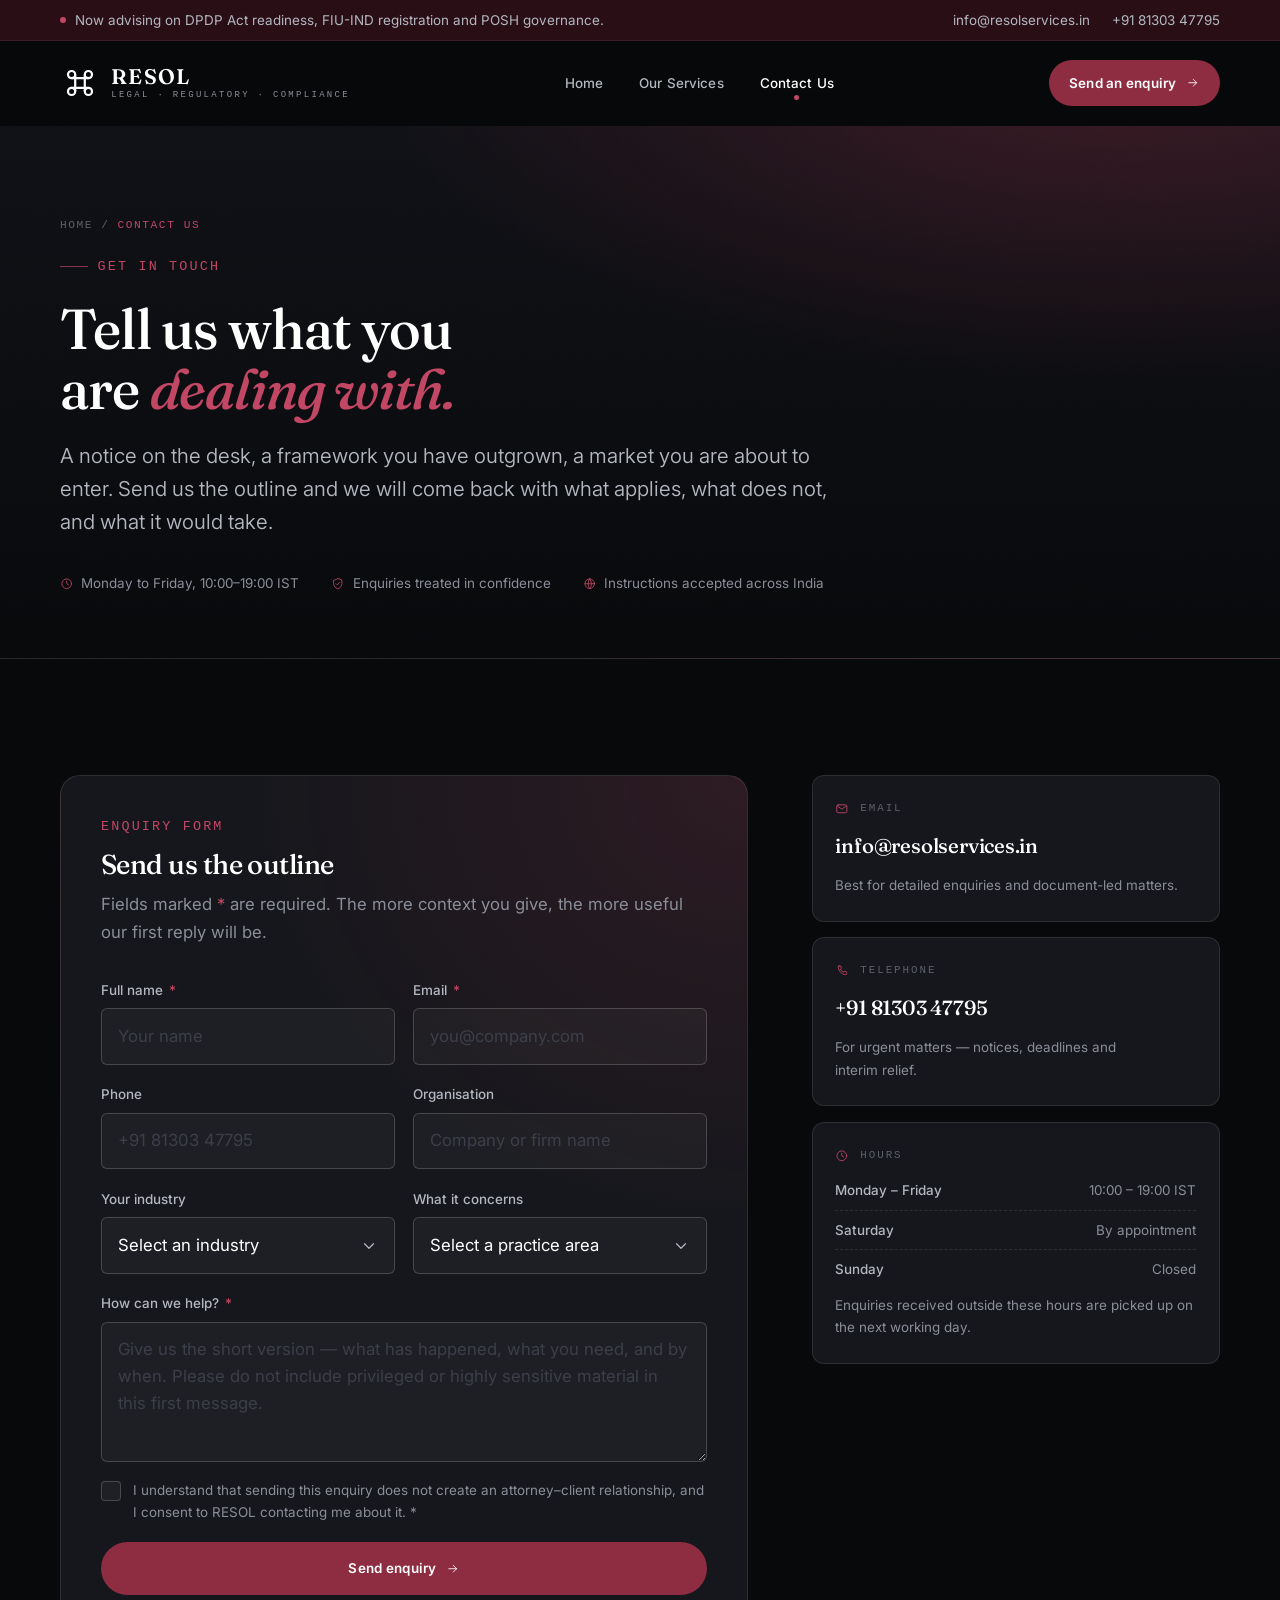
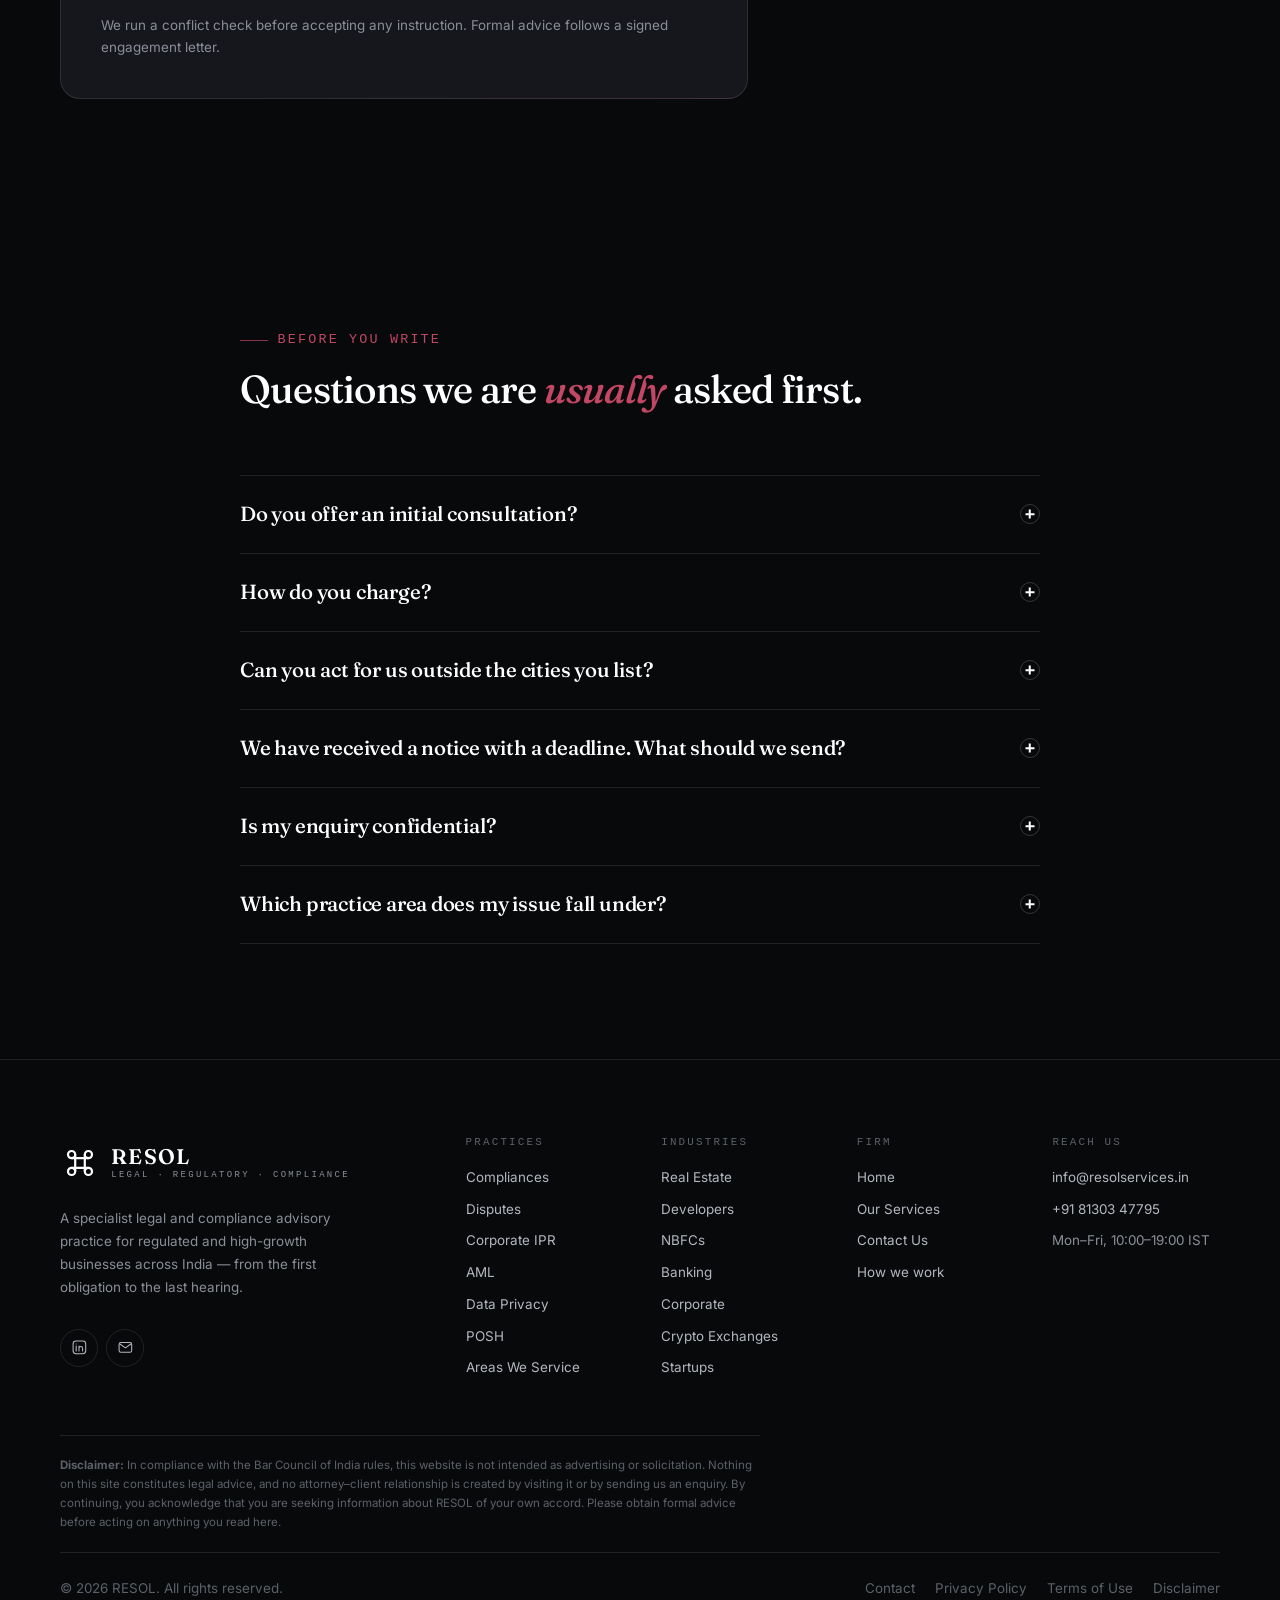
==== contact.html @ 0b18fa50 "Publish RESOL website Deployable build of the RESOL marketing site, served by GitHub Pages at resols" ====
<!doctype html>
<html lang="en-IN">
<head>
<meta charset="utf-8">
<script>document.documentElement.classList.add("js");</script>
<meta name="viewport" content="width=device-width, initial-scale=1">
<title>Contact Us — RESOL | Legal, Regulatory &amp; Compliance Advisory</title>
<meta name="description" content="Speak to RESOL about compliances, disputes, corporate IPR, AML, data privacy or POSH. Send an enquiry, or reach us directly by email or phone.">
<link rel="canonical" href="https://resolservices.in/contact.html">
<meta name="theme-color" content="#08090B">
<meta name="robots" content="index, follow">

<meta property="og:type" content="website">
<meta property="og:site_name" content="RESOL">
<meta property="og:title" content="Contact RESOL">
<meta property="og:description" content="Tell us what you are dealing with. We will tell you what applies, what does not, and what it would take.">
<meta property="og:url" content="https://resolservices.in/contact.html">
<meta property="og:image" content="https://resolservices.in/assets/img/og-cover.png">
<meta name="twitter:card" content="summary_large_image">

<link rel="icon" href="assets/img/favicon.svg" type="image/svg+xml">
<link rel="apple-touch-icon" href="assets/img/apple-touch-icon.png">

<link rel="preconnect" href="https://fonts.googleapis.com">
<link rel="preconnect" href="https://fonts.gstatic.com" crossorigin>
<link rel="stylesheet" href="https://fonts.googleapis.com/css2?family=Fraunces:ital,opsz,wght@0,9..144,300..700;1,9..144,300..700&family=Inter:wght@300..700&display=swap">
<link rel="stylesheet" href="assets/css/style.css">

<script type="application/ld+json">
{
  "@context": "https://schema.org",
  "@type": "ContactPage",
  "name": "Contact RESOL",
  "url": "https://resolservices.in/contact.html",
  "mainEntity": {
    "@type": "LegalService",
    "name": "RESOL",
    "url": "https://resolservices.in/",
    "email": "info@resolservices.in",
    "telephone": "+91-81303-47795",
    "sameAs": ["https://www.linkedin.com/company/resol-services/"],
    "areaServed": { "@type": "Country", "name": "India" }
  }
}
</script>
</head>
<body>
<svg class="sr-only" aria-hidden="true" focusable="false" xmlns="http://www.w3.org/2000/svg"><defs>
<symbol id="i-arrow" viewBox="0 0 24 24"><path d="M5 12h14M13 6l6 6-6 6"/></symbol>
<symbol id="i-arrow-up" viewBox="0 0 24 24"><path d="M12 19V5M6 11l6-6 6 6"/></symbol>
<symbol id="i-check" viewBox="0 0 24 24"><path d="m4 12.5 5 5 11-11"/></symbol>
<symbol id="i-shield" viewBox="0 0 24 24"><path d="M12 3 4.5 6.2v5.4c0 4.4 3.1 8.5 7.5 9.4 4.4-.9 7.5-5 7.5-9.4V6.2Z"/><path d="m8.9 11.9 2.2 2.2 4-4.3"/></symbol>
<symbol id="i-scale" viewBox="0 0 24 24"><path d="M12 3.5v17M7 20.5h10M12 6.5 4 9.2M12 6.5l8 2.7"/><path d="M4 9.2 1.6 15h4.8ZM20 9.2 17.6 15h4.8Z"/></symbol>
<symbol id="i-pin" viewBox="0 0 24 24"><path d="M12 21.5s7-6 7-11.5a7 7 0 1 0-14 0c0 5.5 7 11.5 7 11.5Z"/><circle cx="12" cy="10" r="2.6"/></symbol>
<symbol id="i-bulb" viewBox="0 0 24 24"><path d="M12 3a6 6 0 0 0-3.5 10.9c.6.5 1 1.3 1 2.1h5c0-.8.4-1.6 1-2.1A6 6 0 0 0 12 3Z"/><path d="M9.5 18.5h5M10.5 21h3"/></symbol>
<symbol id="i-aml" viewBox="0 0 24 24"><circle cx="10.5" cy="10.5" r="6.5"/><path d="m15.5 15.5 5 5"/><path d="M8.5 7.8h4M8.5 10.4h4M12.5 7.8a2.2 2.2 0 0 1-2.2 2.6H8.5l3.4 3.2"/></symbol>
<symbol id="i-lock" viewBox="0 0 24 24"><rect x="4" y="10" width="16" height="10.5" rx="2.6"/><path d="M8 10V7a4 4 0 0 1 8 0v3M12 14.2v2.6"/></symbol>
<symbol id="i-users" viewBox="0 0 24 24"><circle cx="9" cy="8" r="3.3"/><path d="M3 19.8a6 6 0 0 1 12 0"/><path d="M16 5.8a3.3 3.3 0 0 1 0 6.4M17.4 14.4a6 6 0 0 1 3.6 5.4"/></symbol>
<symbol id="i-building" viewBox="0 0 24 24"><path d="M3 21h18M5 21V6.5L12 3l7 3.5V21"/><path d="M9.3 9.5h1.2M13.5 9.5h1.2M9.3 13.2h1.2M13.5 13.2h1.2M10.3 21v-3.6h3.4V21"/></symbol>
<symbol id="i-hardhat" viewBox="0 0 24 24"><path d="M3.2 18h17.6"/><path d="M5 18v-2.2a7 7 0 0 1 14 0V18"/><path d="M9.5 9.3V5.9a1.6 1.6 0 0 1 1.6-1.6h1.8a1.6 1.6 0 0 1 1.6 1.6v3.4"/></symbol>
<symbol id="i-coins" viewBox="0 0 24 24"><ellipse cx="12" cy="6.4" rx="7" ry="2.9"/><path d="M5 6.4v5c0 1.6 3.1 2.9 7 2.9s7-1.3 7-2.9v-5"/><path d="M5 11.4v5c0 1.6 3.1 2.9 7 2.9s7-1.3 7-2.9v-5"/></symbol>
<symbol id="i-bank" viewBox="0 0 24 24"><path d="M3 20.5h18M2.5 10 12 4l9.5 6"/><path d="M5 20.5V10.5M9.7 20.5V10.5M14.3 20.5V10.5M19 20.5V10.5"/></symbol>
<symbol id="i-briefcase" viewBox="0 0 24 24"><rect x="3" y="7.5" width="18" height="12.5" rx="2.6"/><path d="M8.5 7.5V6a2 2 0 0 1 2-2h3a2 2 0 0 1 2 2v1.5M3 13h18"/></symbol>
<symbol id="i-cube" viewBox="0 0 24 24"><path d="m12 3 8 4.5v9L12 21l-8-4.5v-9Z"/><path d="M12 12 4 7.5M12 12l8-4.5M12 12v9"/></symbol>
<symbol id="i-rocket" viewBox="0 0 24 24"><path d="M12 3c3 2.1 5 5.7 5 9.5L14.5 15h-5L7 12.5C7 8.7 9 5.1 12 3Z"/><circle cx="12" cy="10" r="1.7"/><path d="M9.6 15.4 8 19.5l3.1-1.3M14.4 15.4 16 19.5l-3.1-1.3"/></symbol>
<symbol id="i-mail" viewBox="0 0 24 24"><rect x="3" y="5" width="18" height="14" rx="2.6"/><path d="m4.2 7.2 7.8 5.4 7.8-5.4"/></symbol>
<symbol id="i-phone" viewBox="0 0 24 24"><path d="M7 3.5h3l1.5 4-2 1.4a12.2 12.2 0 0 0 5.6 5.6l1.4-2 4 1.5v3a2 2 0 0 1-2.2 2A16.6 16.6 0 0 1 5.5 5.7 2 2 0 0 1 7 3.5Z"/></symbol>
<symbol id="i-clock" viewBox="0 0 24 24"><circle cx="12" cy="12" r="8.6"/><path d="M12 7.2V12l3.2 2"/></symbol>
<symbol id="i-globe" viewBox="0 0 24 24"><circle cx="12" cy="12" r="8.6"/><path d="M3.4 12h17.2"/><path d="M12 3.4a13.5 13.5 0 0 1 0 17.2 13.5 13.5 0 0 1 0-17.2Z"/></symbol>
<symbol id="i-doc" viewBox="0 0 24 24"><path d="M13.6 3H7a2 2 0 0 0-2 2v14a2 2 0 0 0 2 2h10a2 2 0 0 0 2-2V8.4Z"/><path d="M13.6 3v5.4H19M8.6 13h6.8M8.6 16.4h4.8"/></symbol>
<symbol id="i-compass" viewBox="0 0 24 24"><circle cx="12" cy="12" r="8.6"/><path d="m15.2 8.8-1.9 4.5-4.5 1.9 1.9-4.5Z"/></symbol>
<symbol id="i-layers" viewBox="0 0 24 24"><path d="m12 3 8.5 4.6L12 12.2 3.5 7.6Z"/><path d="m3.5 12 8.5 4.6L20.5 12M3.5 16.4 12 21l8.5-4.6"/></symbol>
<symbol id="i-linkedin" viewBox="0 0 24 24"><rect x="3" y="3" width="18" height="18" rx="4.2"/><path d="M7.4 10.2v7M7.4 7.2v.02M11.4 17.2v-7M11.4 13.4a2.6 2.6 0 0 1 5.2 0v3.8"/></symbol>
<symbol id="i-x" viewBox="0 0 24 24"><path class="icon--fill" d="M17.53 3h3.2l-6.99 7.99L22 21h-6.44l-5.05-6.6L4.74 21H1.53l7.48-8.55L1.5 3h6.6l4.57 6.03ZM16.4 19.08h1.77L7.68 4.81H5.78Z"/></symbol>
<symbol id="i-instagram" viewBox="0 0 24 24"><rect x="3" y="3" width="18" height="18" rx="5.2"/><circle cx="12" cy="12" r="4"/><circle class="icon--fill" cx="17.2" cy="6.8" r="1.1"/></symbol>
</defs></svg>
<a class="skip-link" href="#main">Skip to content</a>
<div class="progress" aria-hidden="true"></div>

<div class="topbar">
  <div class="container topbar__inner">
    <p class="topbar__note"><span class="topbar__dot" aria-hidden="true"></span> Now advising on DPDP Act readiness, FIU-IND registration and POSH governance.</p>
    <div class="topbar__links">
      <a class="topbar__email" href="mailto:info@resolservices.in">info@resolservices.in</a>
      <a href="tel:+918130347795">+91 81303 47795</a>
    </div>
  </div>
</div>

<header class="header">
  <div class="container header__inner">
    <a class="logo" href="index.html" aria-label="RESOL — home">
      <svg class="logo__mark" viewBox="0 0 100 100" aria-hidden="true">
        <g fill="none" stroke="currentColor" stroke-width="5.5" stroke-linecap="butt">
          <circle cx="29" cy="29" r="9"/><circle cx="71" cy="29" r="9"/>
          <circle cx="29" cy="71" r="9"/><circle cx="71" cy="71" r="9"/>
          <path d="M38 29v42M62 29v42M29 38h42M29 62h42"/>
        </g>
      </svg>
      <span class="logo__type">
        <span class="logo__word">RESOL</span>
        <span class="logo__sub">Legal · Regulatory · Compliance</span>
      </span>
    </a>

    <nav class="nav" aria-label="Primary">
      <ul class="nav__list">
        <li><a class="nav__link" href="index.html">Home</a></li>
        <li><a class="nav__link" href="services.html">Our Services</a></li>
        <li><a class="nav__link" href="contact.html" aria-current="page">Contact Us</a></li>
      </ul>
    </nav>

    <div class="header__actions">
      <a class="btn btn--sm header__cta" href="#enquiry-form">Send an enquiry
        <svg class="icon icon--sm btn-arrow" aria-hidden="true"><use href="#i-arrow"></use></svg>
      </a>
      <button class="menu-toggle" type="button" aria-expanded="false" aria-controls="drawer" aria-label="Open menu">
        <span></span><span></span><span></span>
      </button>
    </div>
  </div>
</header>

<div class="drawer" id="drawer">
  <nav aria-label="Mobile">
    <ul class="drawer__list">
      <li><a class="drawer__link" href="index.html"><span>01</span> Home</a></li>
      <li><a class="drawer__link" href="services.html"><span>02</span> Our Services</a></li>
      <li><a class="drawer__link" href="contact.html"><span>03</span> Contact Us</a></li>
    </ul>
  </nav>
  <div class="drawer__foot">
    <div class="drawer__contact">
      <span>Write to us</span>
      <a href="mailto:info@resolservices.in">info@resolservices.in</a>
    </div>
    <a class="btn" href="#enquiry-form">Send an enquiry
      <svg class="icon icon--sm btn-arrow" aria-hidden="true"><use href="#i-arrow"></use></svg>
    </a>
  </div>
</div>

<main id="main">

<!-- ========================== PAGE HERO ============================ -->
<section class="page-hero grain">
  <div class="container page-hero__inner">
    <nav class="breadcrumb" aria-label="Breadcrumb">
      <a href="index.html">Home</a> <span aria-hidden="true">/</span> <span aria-current="page">Contact Us</span>
    </nav>
    <span class="kicker">Get in touch</span>
    <h1 class="page-hero__title">Tell us what you are <span class="em">dealing with.</span></h1>
    <p class="lede">A notice on the desk, a framework you have outgrown, a market you are about to enter. Send us the outline and we will come back with what applies, what does not, and what it would take.</p>
    <div class="page-hero__meta">
      <span><svg class="icon icon--sm" aria-hidden="true"><use href="#i-clock"></use></svg> Monday to Friday, 10:00–19:00 IST</span>
      <span><svg class="icon icon--sm" aria-hidden="true"><use href="#i-shield"></use></svg> Enquiries treated in confidence</span>
      <span><svg class="icon icon--sm" aria-hidden="true"><use href="#i-globe"></use></svg> Instructions accepted across India</span>
    </div>
  </div>
</section>

<!-- =========================== CONTACT ============================= -->
<section class="panel section">
  <div class="container">
    <div class="contact-layout">

      <!-- Enquiry form -->
      <div class="form-card reveal">
        <div class="form-card__head">
          <span class="kicker kicker--plain">Enquiry form</span>
          <h2 class="h3">Send us the outline</h2>
          <p class="muted">Fields marked <span class="accent-text">*</span> are required. The more context you give, the more useful our first reply will be.</p>
        </div>

        <form class="form" id="enquiry-form" novalidate>
          <!-- Honeypot: hidden from people, tempting to bots -->
          <div style="position:absolute;left:-9999px" aria-hidden="true">
            <label for="company_website">Do not fill this in</label>
            <input type="text" id="company_website" name="company_website" tabindex="-1" autocomplete="off">
          </div>
          <input type="hidden" name="_subject" value="New enquiry from resolservices.in">

          <div class="form__row form__row--2">
            <div class="field">
              <div class="field__head">
                <label class="field__label" for="name">Full name <span class="req">*</span></label>
                <span class="field__error">Required</span>
              </div>
              <input class="control" type="text" id="name" name="name" autocomplete="name" placeholder="Your name" required>
            </div>
            <div class="field">
              <div class="field__head">
                <label class="field__label" for="email">Email <span class="req">*</span></label>
                <span class="field__error">Enter a valid email</span>
              </div>
              <input class="control" type="email" id="email" name="email" autocomplete="email" placeholder="you@company.com" required>
            </div>
          </div>

          <div class="form__row form__row--2">
            <div class="field">
              <div class="field__head">
                <label class="field__label" for="phone">Phone</label>
                <span class="field__error">Enter a valid number</span>
              </div>
              <input class="control" type="tel" id="phone" name="phone" autocomplete="tel" placeholder="+91 81303 47795">
            </div>
            <div class="field">
              <div class="field__head">
                <label class="field__label" for="company">Organisation</label>
                <span class="field__error">Required</span>
              </div>
              <input class="control" type="text" id="company" name="company" autocomplete="organization" placeholder="Company or firm name">
            </div>
          </div>

          <div class="form__row form__row--2">
            <div class="field">
              <div class="field__head">
                <label class="field__label" for="industry">Your industry</label>
                <span class="field__error">Required</span>
              </div>
              <select class="control" id="industry" name="industry">
                <option value="">Select an industry</option>
                <option>Real Estate</option>
                <option>Developers</option>
                <option>NBFCs</option>
                <option>Banking</option>
                <option>Corporate</option>
                <option>Crypto Exchanges</option>
                <option>Startups</option>
                <option>Other</option>
              </select>
            </div>
            <div class="field">
              <div class="field__head">
                <label class="field__label" for="service">What it concerns</label>
                <span class="field__error">Required</span>
              </div>
              <select class="control" id="service" name="service">
                <option value="">Select a practice area</option>
                <option>Compliances</option>
                <option>Disputes</option>
                <option>Corporate IPR</option>
                <option>AML</option>
                <option>Data Privacy</option>
                <option>POSH</option>
                <option>Areas We Service</option>
                <option>Not sure yet</option>
              </select>
            </div>
          </div>

          <div class="field">
            <div class="field__head">
              <label class="field__label" for="message">How can we help? <span class="req">*</span></label>
              <span class="field__error">Add more detail</span>
            </div>
            <textarea class="control" id="message" name="message" placeholder="Give us the short version — what has happened, what you need, and by when. Please do not include privileged or highly sensitive material in this first message." required></textarea>
          </div>

          <label class="consent field">
            <input type="checkbox" id="consent" name="consent" value="yes" required>
            <span>I understand that sending this enquiry does not create an attorney–client relationship, and I consent to RESOL contacting me about it. <span class="req">*</span>
              <span class="field__error">Please tick to continue</span>
            </span>
          </label>

          <div class="form__status" id="form-status"></div>

          <button class="btn btn--block" type="submit" id="form-submit">Send enquiry
            <svg class="icon icon--sm btn-arrow" aria-hidden="true"><use href="#i-arrow"></use></svg>
          </button>

          <p class="muted" style="font-size:var(--step--1)">We run a conflict check before accepting any instruction. Formal advice follows a signed engagement letter.</p>
        </form>
      </div>

      <!-- Direct contact details -->
      <aside class="contact-aside">
        <div class="contact-card reveal">
          <p class="contact-card__head"><svg class="icon" aria-hidden="true"><use href="#i-mail"></use></svg> Email</p>
          <p class="contact-card__value"><a href="mailto:info@resolservices.in">info@resolservices.in</a></p>
          <p class="contact-card__note">Best for detailed enquiries and document-led matters.</p>
        </div>

        <div class="contact-card reveal">
          <p class="contact-card__head"><svg class="icon" aria-hidden="true"><use href="#i-phone"></use></svg> Telephone</p>
          <p class="contact-card__value"><a href="tel:+918130347795">+91 81303 47795</a></p>
          <p class="contact-card__note">For urgent matters — notices, deadlines and interim relief.</p>
        </div>

          <!-- Office card removed until the address is confirmed; see git history to restore. -->

        <div class="contact-card reveal">
          <p class="contact-card__head"><svg class="icon" aria-hidden="true"><use href="#i-clock"></use></svg> Hours</p>
          <ul class="hours">
            <li><b>Monday – Friday</b> <span>10:00 – 19:00 IST</span></li>
            <li><b>Saturday</b> <span>By appointment</span></li>
            <li><b>Sunday</b> <span>Closed</span></li>
          </ul>
          <p class="contact-card__note">Enquiries received outside these hours are picked up on the next working day.</p>
        </div>
      </aside>

    </div>
  </div>
</section>

<!-- Map section removed until the address is confirmed; see git history to restore. -->

<!-- ============================= FAQ =============================== -->
<section class="panel section">
  <div class="container container--narrow">
    <div class="section-head">
      <span class="kicker reveal">Before you write</span>
      <h2 class="h2 reveal">Questions we are <span class="em">usually</span> asked first.</h2>
    </div>

    <div class="faq">
      <div class="faq__item">
        <button class="faq__q" type="button" aria-expanded="false">Do you offer an initial consultation?
          <span class="faq__sign" aria-hidden="true"></span>
        </button>
        <div class="faq__a"><div><p>Yes. An introductory call lets us understand the issue, run a conflict check and confirm whether we are the right people for it. There is no obligation on either side, and formal advice only follows a signed engagement letter.</p></div></div>
      </div>

      <div class="faq__item">
        <button class="faq__q" type="button" aria-expanded="false">How do you charge?
          <span class="faq__sign" aria-hidden="true"></span>
        </button>
        <div class="faq__a"><div><p>Scope and fee are agreed in writing before work begins. Defined projects — a DPDP readiness programme, an AML framework build, a POSH set-up — are usually fixed fee. Continuing compliance work runs on a monthly retainer. Disputes are quoted matter by matter, with an estimate of likely cost and timeline up front.</p></div></div>
      </div>

      <div class="faq__item">
        <button class="faq__q" type="button" aria-expanded="false">Can you act for us outside the cities you list?
          <span class="faq__sign" aria-hidden="true"></span>
        </button>
        <div class="faq__a"><div><p>Yes. We accept instructions across India. Where a matter requires local counsel or a local filing, we brief and supervise them, and you continue to deal with a single point of contact here rather than managing a patchwork of agents yourself.</p></div></div>
      </div>

      <div class="faq__item">
        <button class="faq__q" type="button" aria-expanded="false">We have received a notice with a deadline. What should we send?
          <span class="faq__sign" aria-hidden="true"></span>
        </button>
        <div class="faq__a"><div><p>Call us, then email the notice itself along with the date you received it and any correspondence that led to it. Do not respond substantively to the issuing authority until the position has been assessed — an early reply on the record is hard to walk back.</p></div></div>
      </div>

      <div class="faq__item">
        <button class="faq__q" type="button" aria-expanded="false">Is my enquiry confidential?
          <span class="faq__sign" aria-hidden="true"></span>
        </button>
        <div class="faq__a"><div><p>We treat enquiries as confidential. Please note, though, that an enquiry by itself does not create an attorney–client relationship or attract privilege — so keep this first message to an outline, and leave privileged or highly sensitive material until the engagement is in place.</p></div></div>
      </div>

      <div class="faq__item">
        <button class="faq__q" type="button" aria-expanded="false">Which practice area does my issue fall under?
          <span class="faq__sign" aria-hidden="true"></span>
        </button>
        <div class="faq__a"><div><p>You do not need to know. Select “Not sure yet” on the form and describe the situation in plain terms — most real problems cut across two or three practices anyway, and sorting that out is our job. You can also browse <a class="link" href="services.html">our services</a> first if you would rather.</p></div></div>
      </div>
    </div>
  </div>
</section>

</main>
<!-- ============================ FOOTER ============================= -->
<footer class="footer">
  <div class="container">
    <div class="footer__top">
      <div class="footer__brand">
        <a class="logo" href="index.html" aria-label="RESOL — home">
          <svg class="logo__mark" viewBox="0 0 100 100" aria-hidden="true">
        <g fill="none" stroke="currentColor" stroke-width="5.5" stroke-linecap="butt">
          <circle cx="29" cy="29" r="9"/><circle cx="71" cy="29" r="9"/>
          <circle cx="29" cy="71" r="9"/><circle cx="71" cy="71" r="9"/>
          <path d="M38 29v42M62 29v42M29 38h42M29 62h42"/>
        </g>
      </svg>
          <span class="logo__type">
            <span class="logo__word">RESOL</span>
            <span class="logo__sub">Legal · Regulatory · Compliance</span>
          </span>
        </a>
        <p>A specialist legal and compliance advisory practice for regulated and high-growth businesses across India — from the first obligation to the last hearing.</p>
        <div class="social">
          <a href="https://www.linkedin.com/company/resol-services/" target="_blank" rel="noopener noreferrer" aria-label="RESOL on LinkedIn"><svg class="icon" aria-hidden="true"><use href="#i-linkedin"></use></svg></a>
          <a href="mailto:info@resolservices.in" aria-label="Email RESOL"><svg class="icon" aria-hidden="true"><use href="#i-mail"></use></svg></a>
        </div>
      </div>

      <div class="footer__cols">
        <div>
          <h2 class="footer__heading">Practices</h2>
          <ul class="footer__list">
            <li><a href="services.html#compliances">Compliances</a></li>
            <li><a href="services.html#disputes">Disputes</a></li>
            <li><a href="services.html#ipr">Corporate IPR</a></li>
            <li><a href="services.html#aml">AML</a></li>
            <li><a href="services.html#data-privacy">Data Privacy</a></li>
            <li><a href="services.html#posh">POSH</a></li>
            <li><a href="services.html#areas">Areas We Service</a></li>
          </ul>
        </div>
        <div>
          <h2 class="footer__heading">Industries</h2>
          <ul class="footer__list">
            <li><a href="services.html#industries">Real Estate</a></li>
            <li><a href="services.html#industries">Developers</a></li>
            <li><a href="services.html#industries">NBFCs</a></li>
            <li><a href="services.html#industries">Banking</a></li>
            <li><a href="services.html#industries">Corporate</a></li>
            <li><a href="services.html#industries">Crypto Exchanges</a></li>
            <li><a href="services.html#industries">Startups</a></li>
          </ul>
        </div>
        <div>
          <h2 class="footer__heading">Firm</h2>
          <ul class="footer__list">
            <li><a href="index.html">Home</a></li>
            <li><a href="services.html">Our Services</a></li>
            <li><a href="contact.html">Contact Us</a></li>
            <li><a href="index.html#process">How we work</a></li>
          </ul>
        </div>
        <div>
          <h2 class="footer__heading">Reach us</h2>
          <ul class="footer__list">
            <li><a href="mailto:info@resolservices.in">info@resolservices.in</a></li>
            <li><a href="tel:+918130347795">+91 81303 47795</a></li>
            <li><span class="muted">Mon–Fri, 10:00–19:00 IST</span></li>
          </ul>
        </div>
      </div>
    </div>

    <p class="disclaimer">
      <strong>Disclaimer:</strong> In compliance with the Bar Council of India rules, this website is not intended as
      advertising or solicitation. Nothing on this site constitutes legal advice, and no attorney–client relationship is
      created by visiting it or by sending us an enquiry. By continuing, you acknowledge that you are seeking information
      about RESOL of your own accord. Please obtain formal advice before acting on anything you read here.
    </p>

    <div class="footer__bottom">
      <p>© <span data-year>2026</span> RESOL. All rights reserved.</p>
      <div class="footer__legal">
        <a href="contact.html">Contact</a>
        <a href="privacy.html">Privacy Policy</a>
        <a href="terms.html">Terms of Use</a>
        <a href="disclaimer.html">Disclaimer</a>
      </div>
    </div>
  </div>
</footer>
<button class="to-top" type="button" aria-label="Back to top">
  <svg class="icon" aria-hidden="true"><use href="#i-arrow-up"></use></svg>
</button>

<script src="assets/js/main.js" defer></script>
</body>
</html>
---- assets/css/style.css ----
/* ==========================================================================
   RESOL — resolservices.in
   Design system + components. Single stylesheet, no build step.
   Palette: black / grey / white, topped with a cool maroon.
   ========================================================================== */

/* --------------------------------------------------------------------------
   1. Tokens
   -------------------------------------------------------------------------- */
:root {
  /* Raw palette -------------------------------------------------------- */
  --black:        #08090B;
  --black-soft:   #101116;
  --grey-900:     #16171C;
  --grey-800:     #1D1F25;
  --grey-700:     #2A2C34;
  --grey-600:     #3C3F49;
  --grey-500:     #5C6069;
  --grey-400:     #8A8E98;
  --grey-300:     #B3B7C0;
  --grey-200:     #D9DBE0;
  --grey-100:     #EFF0F2;
  --white:        #FFFFFF;

  /* Cool maroon — the single accent ------------------------------------ */
  --maroon:       #8E2C42;
  --maroon-lift:  #A8354F;
  --maroon-glow:  #C24765;
  --maroon-deep:  #5B1B2A;
  --maroon-ink:   #2A0E16;

  /* Semantic tokens (dark is the default surface) ---------------------- */
  --bg:        var(--black);
  --bg-2:      var(--grey-900);
  --bg-3:      var(--grey-800);
  --fg:        var(--white);
  --fg-soft:   var(--grey-300);
  --muted:     var(--grey-400);
  --line:      rgba(255, 255, 255, .10);
  --line-2:    rgba(255, 255, 255, .18);
  --accent:    var(--maroon-lift);
  --accent-2:  var(--maroon-glow);

  /* Type ---------------------------------------------------------------- */
  --font-display: "Fraunces", "Iowan Old Style", Georgia, "Times New Roman", serif;
  --font-body: "Inter", -apple-system, BlinkMacSystemFont, "Segoe UI", Roboto, Helvetica, Arial, sans-serif;
  --font-mono: ui-monospace, SFMono-Regular, "SF Mono", Menlo, Consolas, monospace;

  --step--1: clamp(.78rem, .76rem + .1vw, .84rem);
  --step-0:  clamp(.95rem, .92rem + .16vw, 1.05rem);
  --step-1:  clamp(1.1rem, 1.04rem + .3vw, 1.3rem);
  --step-2:  clamp(1.35rem, 1.22rem + .62vw, 1.75rem);
  --step-3:  clamp(1.7rem, 1.44rem + 1.25vw, 2.6rem);
  --step-4:  clamp(2.1rem, 1.6rem + 2.4vw, 3.8rem);
  --step-5:  clamp(2.6rem, 1.7rem + 4.2vw, 5.6rem);

  /* Space / shape ------------------------------------------------------- */
  --container: 1240px;
  --gutter: clamp(1.25rem, 4vw, 2.5rem);
  --section-y: clamp(4.5rem, 9vw, 9rem);
  --r-sm: 6px;
  --r-md: 12px;
  --r-lg: 20px;
  --r-xl: 28px;

  --ease: cubic-bezier(.22, .72, .2, 1);
  --ease-out: cubic-bezier(.16, 1, .3, 1);
  --dur: .55s;

  --shadow-lift: 0 24px 60px -28px rgba(0, 0, 0, .85);
  --shadow-accent: 0 20px 60px -24px rgba(168, 53, 79, .55);

  --header-h: 76px;
}

/* Light surface: flip the semantic layer, components follow automatically */
.panel--light {
  --bg:      var(--white);
  --bg-2:    var(--grey-100);
  --bg-3:    #E6E7EA;
  --fg:      var(--black);
  --fg-soft: var(--grey-600);
  --muted:   var(--grey-500);
  --line:    rgba(8, 9, 11, .12);
  --line-2:  rgba(8, 9, 11, .22);
  --accent:  var(--maroon);
  --accent-2: var(--maroon-deep);
  --shadow-lift: 0 24px 60px -34px rgba(8, 9, 11, .30);
}

/* Mid-grey surface */
.panel--grey {
  --bg:   var(--grey-900);
  --bg-2: var(--grey-800);
  --bg-3: var(--grey-700);
}

/* --------------------------------------------------------------------------
   2. Reset + base
   -------------------------------------------------------------------------- */
*, *::before, *::after { box-sizing: border-box; }

* { margin: 0; }

html {
  -webkit-text-size-adjust: 100%;
  scroll-behavior: smooth;
  scroll-padding-top: calc(var(--header-h) + 24px);
}

body {
  background: var(--black);
  color: var(--white);
  font-family: var(--font-body);
  font-size: var(--step-0);
  line-height: 1.65;
  font-weight: 400;
  -webkit-font-smoothing: antialiased;
  -moz-osx-font-smoothing: grayscale;
  text-rendering: optimizeLegibility;
  overflow-x: hidden;
}

body.is-locked { overflow: hidden; }

img, svg, video { display: block; max-width: 100%; }
svg { fill: none; }

a { color: inherit; text-decoration: none; }

button, input, select, textarea { font: inherit; color: inherit; }
button { background: none; border: 0; cursor: pointer; }

ul, ol { list-style: none; padding: 0; }

h1, h2, h3, h4 {
  font-family: var(--font-display);
  font-weight: 500;
  line-height: 1.06;
  letter-spacing: -.02em;
  font-variation-settings: "SOFT" 0, "WONK" 0;
  text-wrap: balance;
}

p { text-wrap: pretty; }

::selection { background: var(--maroon); color: var(--white); }

:focus-visible {
  outline: 2px solid var(--maroon-glow);
  outline-offset: 3px;
  border-radius: 3px;
}

/* --------------------------------------------------------------------------
   3. Layout utilities
   -------------------------------------------------------------------------- */
.container {
  width: 100%;
  max-width: var(--container);
  margin-inline: auto;
  padding-inline: var(--gutter);
}
.container--narrow { max-width: 880px; }

.panel {
  position: relative;
  background: var(--bg);
  color: var(--fg);
}

.section { padding-block: var(--section-y); }
.section--tight { padding-block: clamp(3rem, 6vw, 5rem); }

.skip-link {
  position: absolute;
  top: 0; left: 50%;
  transform: translate(-50%, -140%);
  z-index: 200;
  background: var(--maroon);
  color: var(--white);
  padding: .75rem 1.25rem;
  border-radius: 0 0 var(--r-sm) var(--r-sm);
  font-size: var(--step--1);
  font-weight: 600;
  transition: transform .25s var(--ease);
}
.skip-link:focus-visible { transform: translate(-50%, 0); }

.sr-only {
  position: absolute; width: 1px; height: 1px;
  padding: 0; margin: -1px; overflow: hidden;
  clip-path: inset(50%); white-space: nowrap;
}

/* Grain overlay — sits above backgrounds, below content */
.grain::after {
  content: "";
  position: absolute; inset: 0;
  pointer-events: none;
  opacity: .038;
  mix-blend-mode: overlay;
  background-image: url("data:image/svg+xml,%3Csvg xmlns='http://www.w3.org/2000/svg' width='180' height='180'%3E%3Cfilter id='n'%3E%3CfeTurbulence type='fractalNoise' baseFrequency='.82' numOctaves='3' stitchTiles='stitch'/%3E%3C/filter%3E%3Crect width='100%25' height='100%25' filter='url(%23n)'/%3E%3C/svg%3E");
}

/* Hairline rule that fades at both ends */
.rule {
  height: 1px;
  border: 0;
  background: linear-gradient(90deg, transparent, var(--line-2) 18%, var(--line-2) 82%, transparent);
}

/* --------------------------------------------------------------------------
   4. Type components
   -------------------------------------------------------------------------- */
.kicker {
  display: inline-flex;
  align-items: center;
  gap: .6rem;
  font-family: var(--font-mono);
  font-size: var(--step--1);
  letter-spacing: .16em;
  text-transform: uppercase;
  color: var(--accent-2);
  font-weight: 500;
}
.kicker::before {
  content: "";
  width: 28px; height: 1px;
  background: currentColor;
  opacity: .7;
}
.kicker--plain::before { display: none; }

.display  { font-size: var(--step-5); }
.h1       { font-size: var(--step-4); }
.h2       { font-size: var(--step-3); }
.h3       { font-size: var(--step-2); }
.h4       { font-size: var(--step-1); letter-spacing: -.01em; }

.lede {
  font-size: var(--step-1);
  line-height: 1.6;
  color: var(--fg-soft);
  max-width: 62ch;
  font-weight: 350;
}

.muted { color: var(--muted); }

.accent-text { color: var(--accent-2); }

/* Italic serif emphasis used inside display headings */
.em {
  font-style: italic;
  color: var(--accent-2);
  font-variation-settings: "SOFT" 20, "WONK" 1;
}

.section-head {
  display: grid;
  gap: 1.15rem;
  max-width: 68ch;
  margin-bottom: clamp(2.5rem, 5vw, 4rem);
}
.section-head--split {
  max-width: none;
  grid-template-columns: minmax(0, 1.05fr) minmax(0, .95fr);
  align-items: end;
  gap: clamp(1.5rem, 4vw, 4rem);
}
.section-head--split .lede { margin-bottom: .25rem; }

/* --------------------------------------------------------------------------
   5. Buttons
   -------------------------------------------------------------------------- */
.btn {
  --btn-bg: var(--maroon);
  --btn-fg: var(--white);
  position: relative;
  display: inline-flex;
  align-items: center;
  justify-content: center;
  gap: .6rem;
  padding: .92rem 1.6rem;
  border-radius: 999px;
  background: var(--btn-bg);
  color: var(--btn-fg);
  font-size: var(--step--1);
  font-weight: 600;
  letter-spacing: .02em;
  border: 1px solid transparent;
  overflow: hidden;
  isolation: isolate;
  transition: transform .35s var(--ease), box-shadow .35s var(--ease), background-color .3s var(--ease), border-color .3s var(--ease), color .3s var(--ease);
}
.btn::before {
  content: "";
  position: absolute; inset: 0;
  z-index: -1;
  background: linear-gradient(120deg, var(--maroon-lift), var(--maroon-glow));
  opacity: 0;
  transition: opacity .35s var(--ease);
}
.btn:hover { transform: translateY(-2px); box-shadow: var(--shadow-accent); }
.btn:hover::before { opacity: 1; }
.btn:active { transform: translateY(0); }
.btn .btn-arrow { transition: transform .35s var(--ease); }
.btn:hover .btn-arrow { transform: translateX(4px); }

.btn--ghost {
  --btn-bg: transparent;
  --btn-fg: var(--fg);
  border-color: var(--line-2);
}
.btn--ghost:hover {
  border-color: var(--accent);
  box-shadow: none;
  color: var(--white);
}
.btn--ghost::before { background: var(--maroon); }

.btn--light {
  --btn-bg: var(--white);
  --btn-fg: var(--black);
}
.btn--light::before { background: var(--grey-100); }

.btn--sm { padding: .68rem 1.2rem; }
.btn--block { width: 100%; }

/* Inline text link with animated underline */
.link {
  display: inline-flex;
  align-items: center;
  gap: .45rem;
  font-weight: 600;
  font-size: var(--step--1);
  color: var(--accent-2);
  padding-bottom: 2px;
  background-image: linear-gradient(currentColor, currentColor);
  background-size: 0% 1px;
  background-position: 0 100%;
  background-repeat: no-repeat;
  transition: background-size .4s var(--ease), gap .3s var(--ease);
}
.link:hover { background-size: 100% 1px; gap: .7rem; }

.btn-group {
  display: flex;
  flex-wrap: wrap;
  gap: .85rem;
}

/* --------------------------------------------------------------------------
   6. Header / navigation
   -------------------------------------------------------------------------- */
.topbar {
  position: relative;
  z-index: 60;
  background: var(--maroon-ink);
  border-bottom: 1px solid rgba(255, 255, 255, .07);
  font-size: var(--step--1);
  color: var(--grey-300);
}
.topbar__inner {
  display: flex;
  align-items: center;
  justify-content: space-between;
  gap: 1rem;
  min-height: 40px;
  padding-block: .4rem;
}
.topbar__note {
  display: inline-flex;
  align-items: center;
  gap: .55rem;
}
.topbar__dot {
  width: 6px; height: 6px;
  border-radius: 50%;
  background: var(--maroon-glow);
  box-shadow: 0 0 0 0 rgba(194, 71, 101, .7);
  animation: pulse 2.6s infinite;
}
@keyframes pulse {
  70%  { box-shadow: 0 0 0 7px rgba(194, 71, 101, 0); }
  100% { box-shadow: 0 0 0 0 rgba(194, 71, 101, 0); }
}
.topbar__links { display: flex; gap: 1.4rem; }
.topbar__links a { white-space: nowrap; transition: color .25s var(--ease); }
.topbar__links a:hover { color: var(--white); }

/* The announcement is the first thing to go when the bar runs out of room */
@media (max-width: 899px) {
  .topbar__note { display: none; }
  .topbar__inner { justify-content: center; gap: 1.5rem; }
}
@media (max-width: 479px) {
  .topbar__links .topbar__email { display: none; }
}

.header {
  position: sticky;
  top: 0;
  z-index: 100;
  background: rgba(8, 9, 11, .72);
  backdrop-filter: blur(16px) saturate(140%);
  -webkit-backdrop-filter: blur(16px) saturate(140%);
  border-bottom: 1px solid transparent;
  transition: background-color .4s var(--ease), border-color .4s var(--ease);
}
.header.is-stuck {
  background: rgba(8, 9, 11, .92);
  border-bottom-color: var(--line);
}
.header__inner {
  display: flex;
  align-items: center;
  justify-content: space-between;
  gap: 1.5rem;
  min-height: var(--header-h);
  transition: min-height .4s var(--ease);
}
.header.is-stuck .header__inner { min-height: 64px; }

/* Logo ---------------------------------------------------------------- */
.logo {
  display: inline-flex;
  align-items: center;
  gap: .7rem;
  flex-shrink: 0;
}
.logo__mark {
  width: 40px; height: 40px;
  flex-shrink: 0;
  /* Inherits its colour, so the mark is white on dark and dark on light */
  transition: transform .5s var(--ease-out), color .35s var(--ease);
}
.logo:hover .logo__mark { transform: scale(1.06); color: var(--maroon-glow); }
.logo__type {
  display: grid;
  line-height: 1;
}
.logo__word {
  font-family: var(--font-display);
  font-size: 1.32rem;
  font-weight: 600;
  letter-spacing: .06em;
  color: var(--white);
}
.logo__sub {
  font-family: var(--font-mono);
  font-size: .56rem;
  letter-spacing: .26em;
  text-transform: uppercase;
  color: var(--grey-400);
  margin-top: 4px;
}

/* Desktop nav ---------------------------------------------------------- */
.nav { display: none; }
.nav__list { display: flex; align-items: center; gap: .35rem; }
.nav__link {
  position: relative;
  display: block;
  padding: .6rem .95rem;
  font-size: var(--step--1);
  font-weight: 500;
  letter-spacing: .01em;
  color: var(--grey-300);
  border-radius: 999px;
  transition: color .3s var(--ease), background-color .3s var(--ease);
}
.nav__link:hover { color: var(--white); background: rgba(255, 255, 255, .06); }
.nav__link[aria-current="page"] { color: var(--white); }
.nav__link[aria-current="page"]::after {
  content: "";
  position: absolute;
  left: 50%; bottom: .25rem;
  width: 5px; height: 5px;
  margin-left: -2.5px;
  border-radius: 50%;
  background: var(--maroon-glow);
}

.header__actions { display: flex; align-items: center; gap: .75rem; }
.header__cta { display: none; }

/* Mobile toggle -------------------------------------------------------- */
.menu-toggle {
  display: inline-flex;
  flex-direction: column;
  justify-content: center;
  gap: 5px;
  width: 44px; height: 44px;
  padding: 0 10px;
  border-radius: 50%;
  border: 1px solid var(--line-2);
  transition: border-color .3s var(--ease);
}
.menu-toggle:hover { border-color: var(--maroon-lift); }
.menu-toggle span {
  display: block;
  height: 1.5px;
  background: var(--white);
  border-radius: 2px;
  transition: transform .4s var(--ease), opacity .25s var(--ease), width .4s var(--ease);
}
.menu-toggle span:nth-child(2) { width: 70%; margin-left: auto; }
.menu-toggle[aria-expanded="true"] span:nth-child(1) { transform: translateY(6.5px) rotate(45deg); }
.menu-toggle[aria-expanded="true"] span:nth-child(2) { opacity: 0; width: 100%; }
.menu-toggle[aria-expanded="true"] span:nth-child(3) { transform: translateY(-6.5px) rotate(-45deg); }

/* Mobile drawer -------------------------------------------------------- */
.drawer {
  position: fixed;
  inset: 0;
  z-index: 95;
  display: grid;
  align-content: center;
  padding: calc(var(--header-h) + 3rem) var(--gutter) 3rem;
  background: linear-gradient(170deg, var(--black) 0%, var(--maroon-ink) 140%);
  clip-path: circle(0% at calc(100% - 44px) 44px);
  transition: clip-path .7s var(--ease-out), visibility .7s;
  visibility: hidden;
  overflow-y: auto;
}
.drawer.is-open {
  clip-path: circle(150% at calc(100% - 44px) 44px);
  visibility: visible;
}
.drawer__list { display: grid; gap: .25rem; }
.drawer__link {
  display: flex;
  align-items: baseline;
  gap: 1rem;
  padding: .75rem 0;
  font-family: var(--font-display);
  font-size: clamp(2rem, 9vw, 3.2rem);
  font-weight: 500;
  letter-spacing: -.02em;
  border-bottom: 1px solid var(--line);
  opacity: 0;
  transform: translateY(18px);
  transition: opacity .5s var(--ease) var(--d, 0s), transform .5s var(--ease) var(--d, 0s), color .3s var(--ease);
}
.drawer.is-open .drawer__link { opacity: 1; transform: none; }
.drawer__link:hover { color: var(--maroon-glow); }
.drawer__link span {
  font-family: var(--font-mono);
  font-size: .7rem;
  letter-spacing: .2em;
  color: var(--maroon-glow);
}
.drawer__foot {
  margin-top: 2.5rem;
  display: grid;
  gap: 1.25rem;
  opacity: 0;
  transform: translateY(18px);
  transition: opacity .5s var(--ease) .32s, transform .5s var(--ease) .32s;
}
.drawer.is-open .drawer__foot { opacity: 1; transform: none; }
.drawer__contact {
  display: grid;
  gap: .3rem;
  font-size: var(--step--1);
  color: var(--grey-400);
}
.drawer__contact a { color: var(--white); }

/* Scroll progress bar --------------------------------------------------- */
.progress {
  position: fixed;
  top: 0; left: 0;
  z-index: 110;
  height: 2px;
  width: 100%;
  transform-origin: 0 50%;
  transform: scaleX(var(--p, 0));
  background: linear-gradient(90deg, var(--maroon), var(--maroon-glow));
  pointer-events: none;
}

/* --------------------------------------------------------------------------
   7. Hero
   -------------------------------------------------------------------------- */
.hero {
  position: relative;
  overflow: hidden;
  padding-top: clamp(4rem, 9vw, 7.5rem);
  padding-bottom: clamp(3.5rem, 7vw, 6rem);
  background:
    radial-gradient(120% 90% at 78% 8%, rgba(142, 44, 66, .38) 0%, transparent 58%),
    radial-gradient(90% 70% at 8% 92%, rgba(42, 44, 52, .9) 0%, transparent 60%),
    linear-gradient(180deg, var(--black-soft) 0%, var(--black) 100%);
}
.hero__glow {
  position: absolute;
  top: -22%; right: -14%;
  width: min(760px, 78vw);
  aspect-ratio: 1;
  border-radius: 50%;
  background: radial-gradient(circle, rgba(194, 71, 101, .34), transparent 66%);
  filter: blur(46px);
  animation: drift 22s ease-in-out infinite alternate;
  pointer-events: none;
}
@keyframes drift {
  to { transform: translate3d(-5%, 6%, 0) scale(1.14); }
}

/* Faint grid lines behind the hero */
.hero__grid {
  position: absolute; inset: 0;
  pointer-events: none;
  background-image:
    linear-gradient(to right, rgba(255,255,255,.045) 1px, transparent 1px),
    linear-gradient(to bottom, rgba(255,255,255,.045) 1px, transparent 1px);
  background-size: 92px 92px;
  mask-image: radial-gradient(90% 70% at 50% 30%, #000 20%, transparent 78%);
  -webkit-mask-image: radial-gradient(90% 70% at 50% 30%, #000 20%, transparent 78%);
}

.hero__inner { position: relative; z-index: 2; }

.hero__layout {
  display: grid;
  gap: clamp(2.5rem, 5vw, 4rem);
  align-items: end;
}

.hero__title {
  font-size: var(--step-5);
  margin-block: 1.4rem 1.6rem;
}
.hero__title .line { display: block; overflow: hidden; }
.hero__title .line > span {
  display: block;
  transform: translateY(105%);
  animation: riseIn 1s var(--ease-out) forwards;
  animation-delay: calc(var(--i, 0) * .11s + .12s);
}
@keyframes riseIn { to { transform: translateY(0); } }

.hero__aside {
  display: grid;
  gap: 1.5rem;
  padding: 1.6rem;
  border: 1px solid var(--line);
  border-radius: var(--r-lg);
  background: linear-gradient(160deg, rgba(255,255,255,.06), rgba(255,255,255,.015));
  backdrop-filter: blur(6px);
  align-self: end;
}
.hero__aside-quote {
  font-family: var(--font-display);
  font-size: var(--step-1);
  line-height: 1.35;
  letter-spacing: -.01em;
}
.hero__aside-meta {
  display: flex;
  align-items: center;
  gap: .7rem;
  font-size: var(--step--1);
  color: var(--muted);
}
.hero__aside-meta::before {
  content: "";
  width: 22px; height: 1px;
  background: var(--maroon-glow);
}

/* Stat strip ------------------------------------------------------------ */
.stats {
  display: grid;
  grid-template-columns: repeat(2, minmax(0, 1fr));
  gap: 1px;
  margin-top: clamp(3rem, 6vw, 4.5rem);
  background: var(--line);
  border: 1px solid var(--line);
  border-radius: var(--r-md);
  overflow: hidden;
}
.stat {
  background: var(--black);
  padding: 1.5rem 1.4rem;
  display: grid;
  gap: .3rem;
}
.stat__num {
  font-family: var(--font-display);
  font-size: clamp(1.9rem, 4.5vw, 2.9rem);
  font-weight: 500;
  letter-spacing: -.03em;
  line-height: 1;
  color: var(--white);
}
.stat__num sup {
  font-size: .42em;
  color: var(--maroon-glow);
  vertical-align: super;
  margin-left: 2px;
}
.stat__label {
  font-size: var(--step--1);
  color: var(--muted);
  letter-spacing: .02em;
}

/* --------------------------------------------------------------------------
   8. Marquee
   -------------------------------------------------------------------------- */
.marquee {
  position: relative;
  overflow: hidden;
  padding-block: 1.1rem;
  border-block: 1px solid var(--line);
  background: var(--grey-900);
  mask-image: linear-gradient(90deg, transparent, #000 8%, #000 92%, transparent);
  -webkit-mask-image: linear-gradient(90deg, transparent, #000 8%, #000 92%, transparent);
}
.marquee__track {
  display: flex;
  width: max-content;
  gap: 3.5rem;
  animation: slide 38s linear infinite;
}
.marquee:hover .marquee__track { animation-play-state: paused; }
@keyframes slide { to { transform: translateX(-50%); } }
.marquee__item {
  display: inline-flex;
  align-items: center;
  gap: 3.5rem;
  font-family: var(--font-mono);
  font-size: var(--step--1);
  letter-spacing: .2em;
  text-transform: uppercase;
  color: var(--grey-400);
  white-space: nowrap;
}
.marquee__item::after {
  content: "";
  width: 5px; height: 5px;
  border-radius: 50%;
  background: var(--maroon);
  flex-shrink: 0;
}

/* --------------------------------------------------------------------------
   9. Icons
   -------------------------------------------------------------------------- */
.icon {
  width: 1.25em;
  height: 1.25em;
  stroke: currentColor;
  stroke-width: 1.5;
  stroke-linecap: round;
  stroke-linejoin: round;
  fill: none;
  flex-shrink: 0;
}
.icon--lg { width: 28px; height: 28px; stroke-width: 1.35; }
.icon--sm { width: 1em; height: 1em; }

.icon-shell {
  display: grid;
  place-items: center;
  width: 54px; height: 54px;
  border-radius: var(--r-md);
  border: 1px solid var(--line-2);
  background: linear-gradient(160deg, rgba(168, 53, 79, .22), rgba(255, 255, 255, .02));
  color: var(--accent-2);
  transition: border-color .4s var(--ease), background-color .4s var(--ease), transform .5s var(--ease-out), color .4s var(--ease);
}

/* --------------------------------------------------------------------------
   10. Service cards (home)
   -------------------------------------------------------------------------- */
.card-grid {
  display: grid;
  gap: 1px;
  background: var(--line);
  border: 1px solid var(--line);
  border-radius: var(--r-lg);
  overflow: hidden;
}

.card {
  position: relative;
  display: grid;
  gap: 1rem;
  align-content: start;
  padding: clamp(1.6rem, 3vw, 2.2rem);
  background: var(--bg);
  overflow: hidden;
  isolation: isolate;
  transition: background-color .45s var(--ease);
}
.card::before {
  content: "";
  position: absolute;
  inset: 0;
  z-index: -1;
  background: radial-gradient(circle 240px at var(--mx, 50%) var(--my, 0%), rgba(168, 53, 79, .18), transparent 70%);
  opacity: 0;
  transition: opacity .45s var(--ease);
}
.card:hover::before { opacity: 1; }
.card:hover .icon-shell {
  transform: translateY(-3px);
  border-color: var(--accent);
  color: var(--white);
  background: linear-gradient(160deg, var(--maroon), var(--maroon-deep));
}
.card__index {
  position: absolute;
  top: clamp(1.6rem, 3vw, 2.2rem);
  right: clamp(1.6rem, 3vw, 2.2rem);
  font-family: var(--font-mono);
  font-size: var(--step--1);
  color: var(--muted);
  letter-spacing: .1em;
}
.card__title {
  font-size: var(--step-2);
  margin-top: .3rem;
}
.card__text {
  color: var(--fg-soft);
  font-size: var(--step-0);
  max-width: 44ch;
}
.card__foot {
  display: flex;
  align-items: center;
  gap: .5rem;
  margin-top: .3rem;
  font-size: var(--step--1);
  font-weight: 600;
  color: var(--accent-2);
  opacity: 0;
  transform: translateY(6px);
  transition: opacity .4s var(--ease), transform .4s var(--ease);
}
.card:hover .card__foot, .card:focus-within .card__foot { opacity: 1; transform: none; }

/* Stretched link keeps the whole card clickable and accessible */
.stretch::after {
  content: "";
  position: absolute;
  inset: 0;
  z-index: 1;
}

/* --------------------------------------------------------------------------
   11. Industries
   -------------------------------------------------------------------------- */
.ind-grid {
  display: grid;
  gap: 1rem;
  grid-template-columns: repeat(auto-fit, minmax(min(100%, 230px), 1fr));
}
.ind {
  position: relative;
  display: grid;
  gap: .8rem;
  align-content: start;
  padding: 1.5rem 1.4rem;
  border: 1px solid var(--line);
  border-radius: var(--r-md);
  background: var(--bg-2);
  overflow: hidden;
  transition: border-color .4s var(--ease), transform .5s var(--ease-out), background-color .4s var(--ease);
}
.ind::after {
  content: "";
  position: absolute;
  left: 0; top: 0;
  width: 2px; height: 100%;
  background: linear-gradient(180deg, var(--maroon-glow), var(--maroon-deep));
  transform: scaleY(0);
  transform-origin: 50% 0;
  transition: transform .5s var(--ease);
}
.ind:hover {
  transform: translateY(-4px);
  border-color: var(--line-2);
}
.ind:hover::after { transform: scaleY(1); }
.ind:hover .icon { color: var(--accent-2); }
.ind__head {
  display: flex;
  align-items: center;
  gap: .7rem;
  color: var(--muted);
  transition: color .4s var(--ease);
}
.ind__name {
  font-family: var(--font-display);
  font-size: var(--step-1);
  font-weight: 500;
  letter-spacing: -.01em;
  color: var(--fg);
}
.ind__text {
  font-size: var(--step--1);
  color: var(--muted);
  line-height: 1.6;
}

/* --------------------------------------------------------------------------
   12. Process
   -------------------------------------------------------------------------- */
.process {
  display: grid;
  gap: clamp(1.5rem, 3vw, 2rem);
  counter-reset: step;
}
.step {
  position: relative;
  display: grid;
  gap: .6rem;
  padding-top: 1.5rem;
  border-top: 1px solid var(--line);
}
.step__num {
  font-family: var(--font-mono);
  font-size: var(--step--1);
  letter-spacing: .16em;
  color: var(--accent-2);
}
.step__title { font-size: var(--step-2); }
.step__text { color: var(--muted); font-size: var(--step-0); }
.step::before {
  content: "";
  position: absolute;
  top: -1px; left: 0;
  width: 0; height: 1px;
  background: var(--maroon-glow);
  transition: width .8s var(--ease) var(--d, 0s);
}
.step.is-in::before { width: 100%; }

/* --------------------------------------------------------------------------
   13. Value / split feature block
   -------------------------------------------------------------------------- */
.split {
  display: grid;
  gap: clamp(2rem, 5vw, 4.5rem);
  align-items: start;
}
.value-list { display: grid; gap: 1px; background: var(--line); border-block: 1px solid var(--line); }
.value {
  display: grid;
  gap: .5rem;
  padding: 1.5rem 0;
  background: var(--bg);
}
.value__head {
  display: flex;
  align-items: center;
  gap: .8rem;
  font-family: var(--font-display);
  font-size: var(--step-1);
  font-weight: 500;
  letter-spacing: -.01em;
}
.value__head .icon { color: var(--accent-2); }
.value__text { color: var(--muted); font-size: var(--step-0); padding-left: 2.05rem; }

/* Sticky visual panel */
.sticky-panel {
  position: sticky;
  top: calc(var(--header-h) + 2rem);
  display: grid;
  gap: 1.5rem;
  padding: clamp(1.75rem, 3vw, 2.5rem);
  border: 1px solid var(--line);
  border-radius: var(--r-lg);
  background:
    radial-gradient(90% 70% at 20% 0%, rgba(142, 44, 66, .28), transparent 62%),
    var(--bg-2);
  overflow: hidden;
}
.sticky-panel__title { font-size: var(--step-2); }
.tag-cloud { display: flex; flex-wrap: wrap; gap: .5rem; }
.tag {
  display: inline-flex;
  align-items: center;
  padding: .4rem .85rem;
  border-radius: 999px;
  border: 1px solid var(--line-2);
  font-size: var(--step--1);
  color: var(--fg-soft);
  background: rgba(255, 255, 255, .03);
  transition: border-color .3s var(--ease), color .3s var(--ease), background-color .3s var(--ease);
}
.tag:hover { border-color: var(--accent); color: var(--fg); }
.tag--accent {
  border-color: rgba(194, 71, 101, .45);
  color: var(--accent-2);
  background: rgba(142, 44, 66, .14);
}

/* --------------------------------------------------------------------------
   14. CTA band
   -------------------------------------------------------------------------- */
.cta {
  position: relative;
  overflow: hidden;
  padding-block: clamp(4rem, 8vw, 7rem);
  background:
    radial-gradient(110% 130% at 82% 12%, rgba(168, 53, 79, .5) 0%, transparent 58%),
    linear-gradient(140deg, var(--maroon-ink) 0%, var(--black) 62%);
  border-top: 1px solid var(--line);
}
.cta__inner {
  position: relative;
  z-index: 2;
  display: grid;
  gap: clamp(1.75rem, 4vw, 3rem);
  align-items: center;
}
.cta__title { font-size: var(--step-4); }
.cta__text { color: var(--grey-300); max-width: 52ch; margin-top: 1rem; }
.cta__actions { display: grid; gap: 1rem; align-content: start; }
.cta__aside {
  display: grid;
  gap: .4rem;
  font-size: var(--step--1);
  color: var(--grey-400);
}
.cta__aside a { color: var(--white); font-weight: 500; }

/* Oversized decorative wordmark */
.cta__ghost {
  position: absolute;
  left: 50%; bottom: -12%;
  transform: translateX(-50%);
  font-family: var(--font-display);
  font-size: clamp(9rem, 26vw, 22rem);
  font-weight: 600;
  letter-spacing: .08em;
  line-height: 1;
  color: rgba(255, 255, 255, .028);
  pointer-events: none;
  user-select: none;
  white-space: nowrap;
}

/* --------------------------------------------------------------------------
   15. Footer
   -------------------------------------------------------------------------- */
.footer {
  background: var(--black);
  border-top: 1px solid var(--line);
  padding-top: clamp(3.5rem, 6vw, 5rem);
  font-size: var(--step--1);
}
.footer__top {
  display: grid;
  gap: clamp(2.25rem, 5vw, 3.5rem);
  padding-bottom: clamp(2.5rem, 5vw, 3.5rem);
}
.footer__brand { display: grid; gap: 1.15rem; max-width: 38ch; }
.footer__brand p { color: var(--grey-400); line-height: 1.7; }
.footer__cols {
  display: grid;
  grid-template-columns: repeat(auto-fit, minmax(150px, 1fr));
  gap: 2rem;
}
.footer__heading {
  font-family: var(--font-mono);
  font-size: .68rem;
  letter-spacing: .2em;
  text-transform: uppercase;
  color: var(--grey-500);
  margin-bottom: 1.1rem;
}
.footer__list { display: grid; gap: .6rem; }
.footer__list a {
  color: var(--grey-300);
  transition: color .25s var(--ease), padding-left .25s var(--ease);
}
.footer__list a:hover { color: var(--white); padding-left: 5px; }
.footer__bottom {
  display: flex;
  flex-wrap: wrap;
  align-items: center;
  justify-content: space-between;
  gap: 1rem;
  padding-block: 1.5rem;
  border-top: 1px solid var(--line);
  color: var(--grey-500);
}
.footer__legal { display: flex; flex-wrap: wrap; gap: 1.25rem; }
.footer__legal a { transition: color .25s var(--ease); }
.footer__legal a:hover { color: var(--grey-200); }

.social { display: flex; gap: .5rem; }
.social a {
  display: grid;
  place-items: center;
  width: 38px; height: 38px;
  border-radius: 50%;
  border: 1px solid var(--line);
  color: var(--grey-300);
  transition: border-color .3s var(--ease), color .3s var(--ease), transform .4s var(--ease);
}
.social a:hover {
  border-color: var(--maroon-lift);
  color: var(--white);
  transform: translateY(-2px);
}

/* Disclaimer strip — Bar Council of India advertising norms */
.disclaimer {
  padding-block: 1.25rem;
  border-top: 1px solid var(--line);
  color: var(--grey-500);
  font-size: .72rem;
  line-height: 1.65;
  max-width: 100ch;
}

/* --------------------------------------------------------------------------
   16. Reveal on scroll
   -------------------------------------------------------------------------- */
/* Content is visible by default. The hidden-then-revealed state is scoped to
   .js, which an inline script in <head> sets — so if JavaScript never runs,
   nothing is left stranded at opacity: 0. */
.js .reveal {
  opacity: 0;
  transform: translateY(22px);
  transition: opacity .8s var(--ease-out) var(--d, 0s), transform .8s var(--ease-out) var(--d, 0s);
  will-change: opacity, transform;
}
.js .reveal.is-in { opacity: 1; transform: none; }

.js .reveal--left  { transform: translateX(-24px); }
.js .reveal--right { transform: translateX(24px); }
.js .reveal--scale { transform: scale(.97); }
.js .reveal--left.is-in, .js .reveal--right.is-in, .js .reveal--scale.is-in { transform: none; }

/* No-JS fallbacks: the drawer, progress bar and back-to-top all need scripting,
   so retire them and let the primary nav stand on its own. */
html:not(.js) .menu-toggle,
html:not(.js) .drawer,
html:not(.js) .progress,
html:not(.js) .to-top { display: none; }
html:not(.js) .nav { display: block; }
html:not(.js) .nav__list { flex-wrap: wrap; justify-content: flex-end; }
/* The marquee loop assumes JS has duplicated the track; hold it still if not. */
html:not(.js) .marquee__track { animation: none; }

/* Back-to-top */
.to-top {
  position: fixed;
  right: clamp(1rem, 3vw, 2rem);
  bottom: clamp(1rem, 3vw, 2rem);
  z-index: 80;
  display: grid;
  place-items: center;
  width: 46px; height: 46px;
  border-radius: 50%;
  border: 1px solid var(--line-2);
  background: rgba(8, 9, 11, .8);
  backdrop-filter: blur(10px);
  color: var(--white);
  opacity: 0;
  visibility: hidden;
  transform: translateY(12px);
  transition: opacity .4s var(--ease), transform .4s var(--ease), visibility .4s, border-color .3s var(--ease);
}
.to-top.is-visible { opacity: 1; visibility: visible; transform: none; }
.to-top:hover { border-color: var(--maroon-lift); }

/* --------------------------------------------------------------------------
   17. Inner page hero
   -------------------------------------------------------------------------- */
.page-hero {
  position: relative;
  overflow: hidden;
  padding-top: clamp(3.5rem, 7vw, 6rem);
  padding-bottom: clamp(2.5rem, 5vw, 4rem);
  background:
    radial-gradient(100% 100% at 88% -10%, rgba(142, 44, 66, .34) 0%, transparent 58%),
    linear-gradient(180deg, var(--black-soft), var(--black));
  border-bottom: 1px solid var(--line);
}
.page-hero__inner { position: relative; z-index: 2; display: grid; gap: 1.35rem; }
.page-hero__title { font-size: var(--step-4); max-width: 18ch; }
.page-hero__meta {
  display: flex;
  flex-wrap: wrap;
  gap: .6rem 2rem;
  margin-top: .75rem;
  font-size: var(--step--1);
  color: var(--muted);
}
.page-hero__meta span { display: inline-flex; align-items: center; gap: .5rem; }
.page-hero__meta .icon { color: var(--maroon-glow); }

.breadcrumb {
  display: flex;
  align-items: center;
  gap: .5rem;
  font-family: var(--font-mono);
  font-size: .7rem;
  letter-spacing: .14em;
  text-transform: uppercase;
  color: var(--grey-500);
}
.breadcrumb a { transition: color .25s var(--ease); }
.breadcrumb a:hover { color: var(--white); }
.breadcrumb [aria-current] { color: var(--maroon-glow); }

/* --------------------------------------------------------------------------
   18. Services page — practice index + sections
   -------------------------------------------------------------------------- */
.practice-layout {
  display: grid;
  gap: clamp(2.5rem, 5vw, 4.5rem);
  align-items: start;
}

.practice-nav { position: static; }
.practice-nav__title {
  font-family: var(--font-mono);
  font-size: .68rem;
  letter-spacing: .2em;
  text-transform: uppercase;
  color: var(--grey-500);
  margin-bottom: 1.1rem;
}
.practice-nav__list {
  display: grid;
  gap: .15rem;
  border-left: 1px solid var(--line);
}
.practice-nav__link {
  position: relative;
  display: flex;
  align-items: baseline;
  gap: .75rem;
  padding: .55rem 0 .55rem 1.1rem;
  font-size: var(--step--1);
  font-weight: 500;
  color: var(--muted);
  transition: color .3s var(--ease), padding-left .3s var(--ease);
}
.practice-nav__link::before {
  content: "";
  position: absolute;
  left: -1px; top: 50%;
  width: 1px; height: 0;
  background: var(--maroon-glow);
  transform: translateY(-50%);
  transition: height .35s var(--ease);
}
.practice-nav__link:hover { color: var(--fg); padding-left: 1.35rem; }
.practice-nav__link.is-active { color: var(--fg); }
.practice-nav__link.is-active::before { height: 100%; }
.practice-nav__link em {
  font-family: var(--font-mono);
  font-style: normal;
  font-size: .68rem;
  color: var(--grey-600);
}
.practice-nav__link.is-active em { color: var(--maroon-glow); }

.practice-list { display: grid; gap: clamp(3rem, 6vw, 5rem); }

.practice {
  display: grid;
  gap: 1.5rem;
  padding-top: clamp(1.5rem, 3vw, 2.25rem);
  border-top: 1px solid var(--line-2);
  scroll-margin-top: calc(var(--header-h) + 32px);
}
.practice__head {
  display: grid;
  gap: 1rem;
}
.practice__eyebrow {
  display: flex;
  align-items: center;
  justify-content: space-between;
  gap: 1rem;
  font-family: var(--font-mono);
  font-size: var(--step--1);
  letter-spacing: .16em;
  text-transform: uppercase;
  color: var(--accent-2);
}
.practice__eyebrow span:last-child { color: var(--grey-600); }
.practice__title {
  font-size: var(--step-3);
  display: flex;
  align-items: center;
  gap: 1rem;
  flex-wrap: wrap;
}
.practice__body { display: grid; gap: clamp(1.75rem, 3vw, 2.5rem); }
.practice__intro { max-width: 62ch; }
.practice__text { color: var(--fg-soft); max-width: 60ch; }

.deliver {
  display: grid;
  gap: 1px;
  background: var(--line);
  border: 1px solid var(--line);
  border-radius: var(--r-md);
  overflow: hidden;
}
.deliver__group { background: var(--bg); padding: 1.35rem 1.4rem; display: grid; gap: .9rem; align-content: start; }
.deliver__title {
  font-family: var(--font-mono);
  font-size: .68rem;
  letter-spacing: .18em;
  text-transform: uppercase;
  color: var(--grey-500);
}
.check-list { display: grid; gap: .7rem; }
.check-list li {
  display: grid;
  grid-template-columns: 18px 1fr;
  gap: .7rem;
  align-items: start;
  font-size: var(--step-0);
  color: var(--fg-soft);
  line-height: 1.55;
}
.check-list .icon {
  width: 18px; height: 18px;
  margin-top: .32em;
  color: var(--accent-2);
  stroke-width: 1.8;
}

/* Areas we service — map-less coverage grid */
.areas {
  display: grid;
  grid-template-columns: repeat(auto-fit, minmax(min(100%, 200px), 1fr));
  gap: 1px;
  background: var(--line);
  border: 1px solid var(--line);
  border-radius: var(--r-md);
  overflow: hidden;
}
.area {
  background: var(--bg);
  padding: 1.35rem 1.3rem;
  display: grid;
  gap: .45rem;
  align-content: start;
  transition: background-color .4s var(--ease);
}
.area:hover { background: var(--bg-2); }
.area__city {
  font-family: var(--font-display);
  font-size: var(--step-1);
  font-weight: 500;
  letter-spacing: -.01em;
  display: flex;
  align-items: center;
  gap: .5rem;
}
.area__city .dot {
  width: 6px; height: 6px;
  border-radius: 50%;
  background: var(--maroon-glow);
  flex-shrink: 0;
}
.area__note { font-size: var(--step--1); color: var(--muted); }

/* Engagement models */
.models {
  display: grid;
  gap: 1rem;
  grid-template-columns: repeat(auto-fit, minmax(min(100%, 260px), 1fr));
}
.model {
  display: grid;
  gap: .85rem;
  align-content: start;
  padding: 1.75rem 1.5rem;
  border: 1px solid var(--line);
  border-radius: var(--r-md);
  background: var(--bg-2);
  transition: border-color .4s var(--ease), transform .5s var(--ease-out);
}
.model:hover { border-color: var(--line-2); transform: translateY(-4px); }
.model--feature {
  border-color: rgba(194, 71, 101, .42);
  background:
    radial-gradient(100% 90% at 50% 0%, rgba(142, 44, 66, .26), transparent 64%),
    var(--bg-2);
}
.model__badge {
  justify-self: start;
  font-family: var(--font-mono);
  font-size: .62rem;
  letter-spacing: .18em;
  text-transform: uppercase;
  padding: .3rem .7rem;
  border-radius: 999px;
  background: var(--maroon);
  color: var(--white);
}
.model__title { font-size: var(--step-2); }
.model__text { font-size: var(--step-0); color: var(--muted); }

/* --------------------------------------------------------------------------
   19. Contact page
   -------------------------------------------------------------------------- */
.contact-layout {
  display: grid;
  gap: clamp(2.5rem, 5vw, 4rem);
  align-items: start;
}

.form-card {
  padding: clamp(1.5rem, 3.5vw, 2.5rem);
  border: 1px solid var(--line);
  border-radius: var(--r-lg);
  background:
    radial-gradient(120% 80% at 100% 0%, rgba(142, 44, 66, .2), transparent 60%),
    var(--bg-2);
}
.form-card__head { display: grid; gap: .75rem; margin-bottom: 2rem; }

.form { display: grid; gap: 1.15rem; }
.form__row {
  display: grid;
  gap: 1.15rem;
  grid-template-columns: 1fr;
}

.field { display: grid; gap: .45rem; }
.field__label {
  font-size: var(--step--1);
  font-weight: 500;
  color: var(--fg-soft);
  display: flex;
  align-items: center;
  gap: .35rem;
}
.field__label .req { color: var(--maroon-glow); }

.control {
  width: 100%;
  padding: .85rem 1rem;
  border-radius: var(--r-sm);
  border: 1px solid var(--line-2);
  background: rgba(255, 255, 255, .035);
  color: var(--fg);
  font-size: var(--step-0);
  transition: border-color .3s var(--ease), background-color .3s var(--ease), box-shadow .3s var(--ease);
  appearance: none;
}
.control::placeholder { color: var(--grey-600); }
.control:hover { border-color: rgba(255, 255, 255, .28); }
.control:focus {
  outline: none;
  border-color: var(--maroon-lift);
  background: rgba(255, 255, 255, .06);
  box-shadow: 0 0 0 3px rgba(142, 44, 66, .28);
}
textarea.control { min-height: 140px; resize: vertical; line-height: 1.6; }

select.control {
  background-image: url("data:image/svg+xml,%3Csvg xmlns='http://www.w3.org/2000/svg' viewBox='0 0 24 24' fill='none' stroke='%23B3B7C0' stroke-width='1.6' stroke-linecap='round' stroke-linejoin='round'%3E%3Cpath d='m6 9 6 6 6-6'/%3E%3C/svg%3E");
  background-repeat: no-repeat;
  background-position: right 1rem center;
  background-size: 18px;
  padding-right: 2.75rem;
  cursor: pointer;
}
select.control option { background: var(--grey-800); color: var(--white); }

/* The message sits on the label's own row. Revealing it therefore cannot
   change the field's height, so nothing below it moves — important because
   blur fires on mousedown, i.e. while the next field is being clicked. */
.field__head {
  display: flex;
  align-items: baseline;
  justify-content: space-between;
  gap: .75rem;
}
.field__error {
  display: none;
  flex: 0 0 auto;
  font-size: .78rem;
  line-height: 1.3;
  font-weight: 500;
  color: #F0748E;
  text-align: right;
  white-space: nowrap;
}
.field.has-error .control { border-color: #C9455F; background: rgba(201, 69, 95, .1); }
.field.has-error .field__error { display: block; }

/* The consent row has no label, so its message runs on inline after the text */
.consent .field__error { display: none; }
.consent.has-error .field__error { display: inline; white-space: normal; }
.consent.has-error input { border-color: #C9455F; background: rgba(201, 69, 95, .14); }

.consent {
  display: grid;
  grid-template-columns: 20px 1fr;
  gap: .75rem;
  align-items: start;
  font-size: var(--step--1);
  color: var(--muted);
  line-height: 1.6;
}
.consent input {
  appearance: none;
  width: 20px; height: 20px;
  margin-top: .1em;
  border: 1px solid var(--line-2);
  border-radius: 4px;
  background: rgba(255, 255, 255, .04);
  cursor: pointer;
  display: grid;
  place-items: center;
  transition: background-color .25s var(--ease), border-color .25s var(--ease);
}
.consent input::after {
  content: "";
  width: 10px; height: 10px;
  clip-path: polygon(14% 44%, 0 60%, 39% 100%, 100% 22%, 84% 8%, 39% 68%);
  background: var(--white);
  transform: scale(0);
  transition: transform .2s var(--ease);
}
.consent input:checked { background: var(--maroon); border-color: var(--maroon-lift); }
.consent input:checked::after { transform: scale(1); }
.consent a { color: var(--fg-soft); text-decoration: underline; text-underline-offset: 2px; }

.form__status {
  display: none;
  gap: .7rem;
  align-items: start;
  padding: 1rem 1.15rem;
  border-radius: var(--r-sm);
  font-size: var(--step--1);
  line-height: 1.6;
}
.form__status.is-visible { display: flex; }
.form__status--ok {
  background: rgba(58, 138, 96, .14);
  border: 1px solid rgba(88, 190, 133, .4);
  color: #93E0B5;
}
.form__status--err {
  background: rgba(201, 69, 95, .12);
  border: 1px solid rgba(201, 69, 95, .42);
  color: #F0748E;
}

.btn.is-busy { pointer-events: none; opacity: .75; }
.spinner {
  width: 15px; height: 15px;
  border: 2px solid rgba(255, 255, 255, .35);
  border-top-color: var(--white);
  border-radius: 50%;
  animation: spin .7s linear infinite;
}
@keyframes spin { to { transform: rotate(360deg); } }

/* Contact detail cards */
.contact-aside { display: grid; gap: 1rem; }
.contact-card {
  display: grid;
  gap: .9rem;
  padding: 1.5rem 1.4rem;
  border: 1px solid var(--line);
  border-radius: var(--r-md);
  background: var(--bg-2);
  transition: border-color .4s var(--ease);
}
.contact-card:hover { border-color: var(--line-2); }
.contact-card__head {
  display: flex;
  align-items: center;
  gap: .7rem;
  font-family: var(--font-mono);
  font-size: .68rem;
  letter-spacing: .18em;
  text-transform: uppercase;
  color: var(--grey-500);
}
.contact-card__head .icon { color: var(--accent-2); }
.contact-card__value {
  font-family: var(--font-display);
  font-size: var(--step-1);
  font-weight: 500;
  letter-spacing: -.01em;
  line-height: 1.35;
  word-break: break-word;
}
.contact-card__value a { transition: color .3s var(--ease); }
.contact-card__value a:hover { color: var(--accent-2); }
.contact-card__note { font-size: var(--step--1); color: var(--muted); }

.hours { display: grid; gap: .5rem; font-size: var(--step--1); }
.hours li {
  display: flex;
  justify-content: space-between;
  gap: 1rem;
  padding-bottom: .5rem;
  border-bottom: 1px dashed var(--line);
  color: var(--muted);
}
.hours li:last-child { border-bottom: 0; padding-bottom: 0; }
.hours b { color: var(--fg-soft); font-weight: 500; }

/* FAQ accordion */
.faq { display: grid; border-top: 1px solid var(--line); }
.faq__item { border-bottom: 1px solid var(--line); }
.faq__q {
  width: 100%;
  display: flex;
  align-items: center;
  justify-content: space-between;
  gap: 1.5rem;
  padding: 1.35rem 0;
  text-align: left;
  font-family: var(--font-display);
  font-size: var(--step-1);
  font-weight: 500;
  letter-spacing: -.01em;
  color: var(--fg);
  transition: color .3s var(--ease);
}
.faq__q:hover { color: var(--accent-2); }
.faq__sign {
  position: relative;
  width: 20px; height: 20px;
  flex-shrink: 0;
  border-radius: 50%;
  border: 1px solid var(--line-2);
  transition: background-color .35s var(--ease), border-color .35s var(--ease), transform .45s var(--ease);
}
.faq__sign::before, .faq__sign::after {
  content: "";
  position: absolute;
  top: 50%; left: 50%;
  width: 9px; height: 1.5px;
  background: currentColor;
  transform: translate(-50%, -50%);
  transition: transform .4s var(--ease), opacity .3s var(--ease);
}
.faq__sign::after { transform: translate(-50%, -50%) rotate(90deg); }
.faq__q[aria-expanded="true"] .faq__sign {
  background: var(--maroon);
  border-color: var(--maroon-lift);
  transform: rotate(180deg);
}
.faq__q[aria-expanded="true"] .faq__sign::after { opacity: 0; }
.faq__a {
  display: grid;
  grid-template-rows: 0fr;
  transition: grid-template-rows .45s var(--ease);
}
.faq__q[aria-expanded="true"] + .faq__a { grid-template-rows: 1fr; }
.faq__a > div { overflow: hidden; }
.faq__a p {
  color: var(--muted);
  max-width: 72ch;
  padding-bottom: 1.35rem;
  font-size: var(--step-0);
}

/* Map frame */
.map-frame {
  position: relative;
  border: 1px solid var(--line);
  border-radius: var(--r-lg);
  overflow: hidden;
  background: var(--bg-2);
  min-height: 320px;
  display: grid;
  place-items: center;
  text-align: center;
  padding: 2rem;
}
.map-frame iframe { width: 100%; height: 100%; min-height: 380px; border: 0; filter: grayscale(1) invert(.92) contrast(.86); }
.map-frame__placeholder { display: grid; gap: .75rem; place-items: center; color: var(--muted); font-size: var(--step--1); }
.map-frame__placeholder .icon { width: 30px; height: 30px; color: var(--maroon-glow); }

/* --------------------------------------------------------------------------
   20. Responsive
   -------------------------------------------------------------------------- */
@media (min-width: 640px) {
  .stats { grid-template-columns: repeat(4, minmax(0, 1fr)); }
  .form__row--2 { grid-template-columns: repeat(2, minmax(0, 1fr)); }
  .cta__actions { grid-auto-flow: column; justify-content: start; align-items: center; }
}

@media (min-width: 860px) {
  .card-grid--3 { grid-template-columns: repeat(2, minmax(0, 1fr)); }
  .card-grid--4 { grid-template-columns: repeat(2, minmax(0, 1fr)); }
  .deliver { grid-template-columns: repeat(2, minmax(0, 1fr)); }
  .process { grid-template-columns: repeat(2, minmax(0, 1fr)); }
  .footer__top { grid-template-columns: minmax(0, 1fr) minmax(0, 1.5fr); }
}

@media (min-width: 1024px) {
  :root { --header-h: 84px; }
  .nav { display: block; }
  .header__cta { display: inline-flex; }
  .menu-toggle { display: none; }

  .hero__layout { grid-template-columns: minmax(0, 1.55fr) minmax(0, .95fr); }
  .card-grid--3 { grid-template-columns: repeat(3, minmax(0, 1fr)); }
  .card-grid--4 { grid-template-columns: repeat(4, minmax(0, 1fr)); }
  .process { grid-template-columns: repeat(4, minmax(0, 1fr)); }
  .split { grid-template-columns: minmax(0, 1fr) minmax(0, 1fr); }
  .cta__inner { grid-template-columns: minmax(0, 1.4fr) minmax(0, 1fr); }
  .section-head--split { grid-template-columns: minmax(0, 1.05fr) minmax(0, .95fr); }

  .practice-layout { grid-template-columns: 240px minmax(0, 1fr); }
  .practice-nav { position: sticky; top: calc(var(--header-h) + 2rem); }

  .contact-layout { grid-template-columns: minmax(0, 1.35fr) minmax(0, .8fr); }

  /* Give the link columns enough room to sit four across on one row */
  .footer__top { grid-template-columns: minmax(0, .95fr) minmax(0, 2.05fr); }
  .footer__cols { grid-template-columns: repeat(4, minmax(0, 1fr)); gap: 1.75rem; }
}

@media (min-width: 1240px) {
  .practice-layout { grid-template-columns: 260px minmax(0, 1fr); }
}

/* Small-screen refinements */
@media (max-width: 639px) {
  .section-head--split { grid-template-columns: 1fr; }
  .card__index { position: static; justify-self: start; }
  .footer__bottom { flex-direction: column; align-items: flex-start; }
}

/* --------------------------------------------------------------------------
   21. Motion & print preferences
   -------------------------------------------------------------------------- */
@media (prefers-reduced-motion: reduce) {
  html { scroll-behavior: auto; }
  *, *::before, *::after {
    animation-duration: .001ms !important;
    animation-iteration-count: 1 !important;
    transition-duration: .001ms !important;
    scroll-behavior: auto !important;
  }
  .js .reveal { opacity: 1; transform: none; }
  .hero__title .line > span { transform: none; }
  .marquee__track { animation: none; }
  .drawer { transition: none; }
  .drawer__link { opacity: 1; transform: none; }
}

@media print {
  .header, .topbar, .drawer, .to-top, .progress, .cta, .marquee { display: none !important; }
  body { background: #fff; color: #000; }
  .panel, .hero, .page-hero { background: #fff !important; color: #000 !important; }
  a { text-decoration: underline; }
}

/* --------------------------------------------------------------------------
   22. Late additions
   -------------------------------------------------------------------------- */
.icon--fill { fill: currentColor; stroke: none; }

/* A card that claims the full row — used for "Areas We Service" */
.card--full { display: grid; gap: 1.25rem; }
.card--full .card__text { max-width: 58ch; }
.card--full .tag-cloud { margin-top: .25rem; }

@media (min-width: 860px) {
  .card--full { grid-column: 1 / -1; }
}
@media (min-width: 1024px) {
  .card--full {
    grid-template-columns: minmax(0, .85fr) minmax(0, 1.15fr);
    gap: 2.5rem;
    align-items: center;
  }
  .card--full .card__index { right: auto; left: clamp(1.6rem, 3vw, 2.2rem); top: 1.1rem; }
}


/* --------------------------------------------------------------------------
   23. Long-form pages (privacy, terms, disclaimer)
   -------------------------------------------------------------------------- */
.prose {
  max-width: 76ch;
  display: grid;
  gap: 1.35rem;
}
.prose > h2 {
  font-size: var(--step-2);
  margin-top: 1.75rem;
  padding-top: 1.75rem;
  border-top: 1px solid var(--line);
}
.prose > h2:first-child { margin-top: 0; padding-top: 0; border-top: 0; }
.prose h3 { font-size: var(--step-1); margin-top: .5rem; }
.prose p { color: var(--fg-soft); }
.prose ul, .prose ol {
  display: grid;
  gap: .65rem;
  padding-left: 1.35rem;
  color: var(--fg-soft);
}
.prose ul { list-style: disc; }
.prose ol { list-style: decimal; }
.prose li::marker { color: var(--accent-2); }
.prose strong { color: var(--fg); font-weight: 600; }
.prose a {
  color: var(--accent-2);
  text-decoration: underline;
  text-underline-offset: 3px;
  text-decoration-thickness: 1px;
}
.prose a:hover { color: var(--fg); }

.prose dl { display: grid; gap: .9rem; }
.prose dt { font-weight: 600; color: var(--fg); }
.prose dd { margin: 0; color: var(--fg-soft); }

/* Callout marking text that still needs the firm's own sign-off */
.review {
  display: grid;
  gap: .5rem;
  padding: 1.1rem 1.25rem;
  border: 1px solid rgba(194, 71, 101, .42);
  border-left: 3px solid var(--maroon-lift);
  border-radius: var(--r-sm);
  background: rgba(142, 44, 66, .12);
  font-size: var(--step--1);
}
.review b {
  font-family: var(--font-mono);
  font-size: .68rem;
  letter-spacing: .16em;
  text-transform: uppercase;
  color: var(--accent-2);
}
.review p { color: var(--fg-soft); margin: 0; }

.updated {
  font-family: var(--font-mono);
  font-size: var(--step--1);
  letter-spacing: .08em;
  color: var(--muted);
}
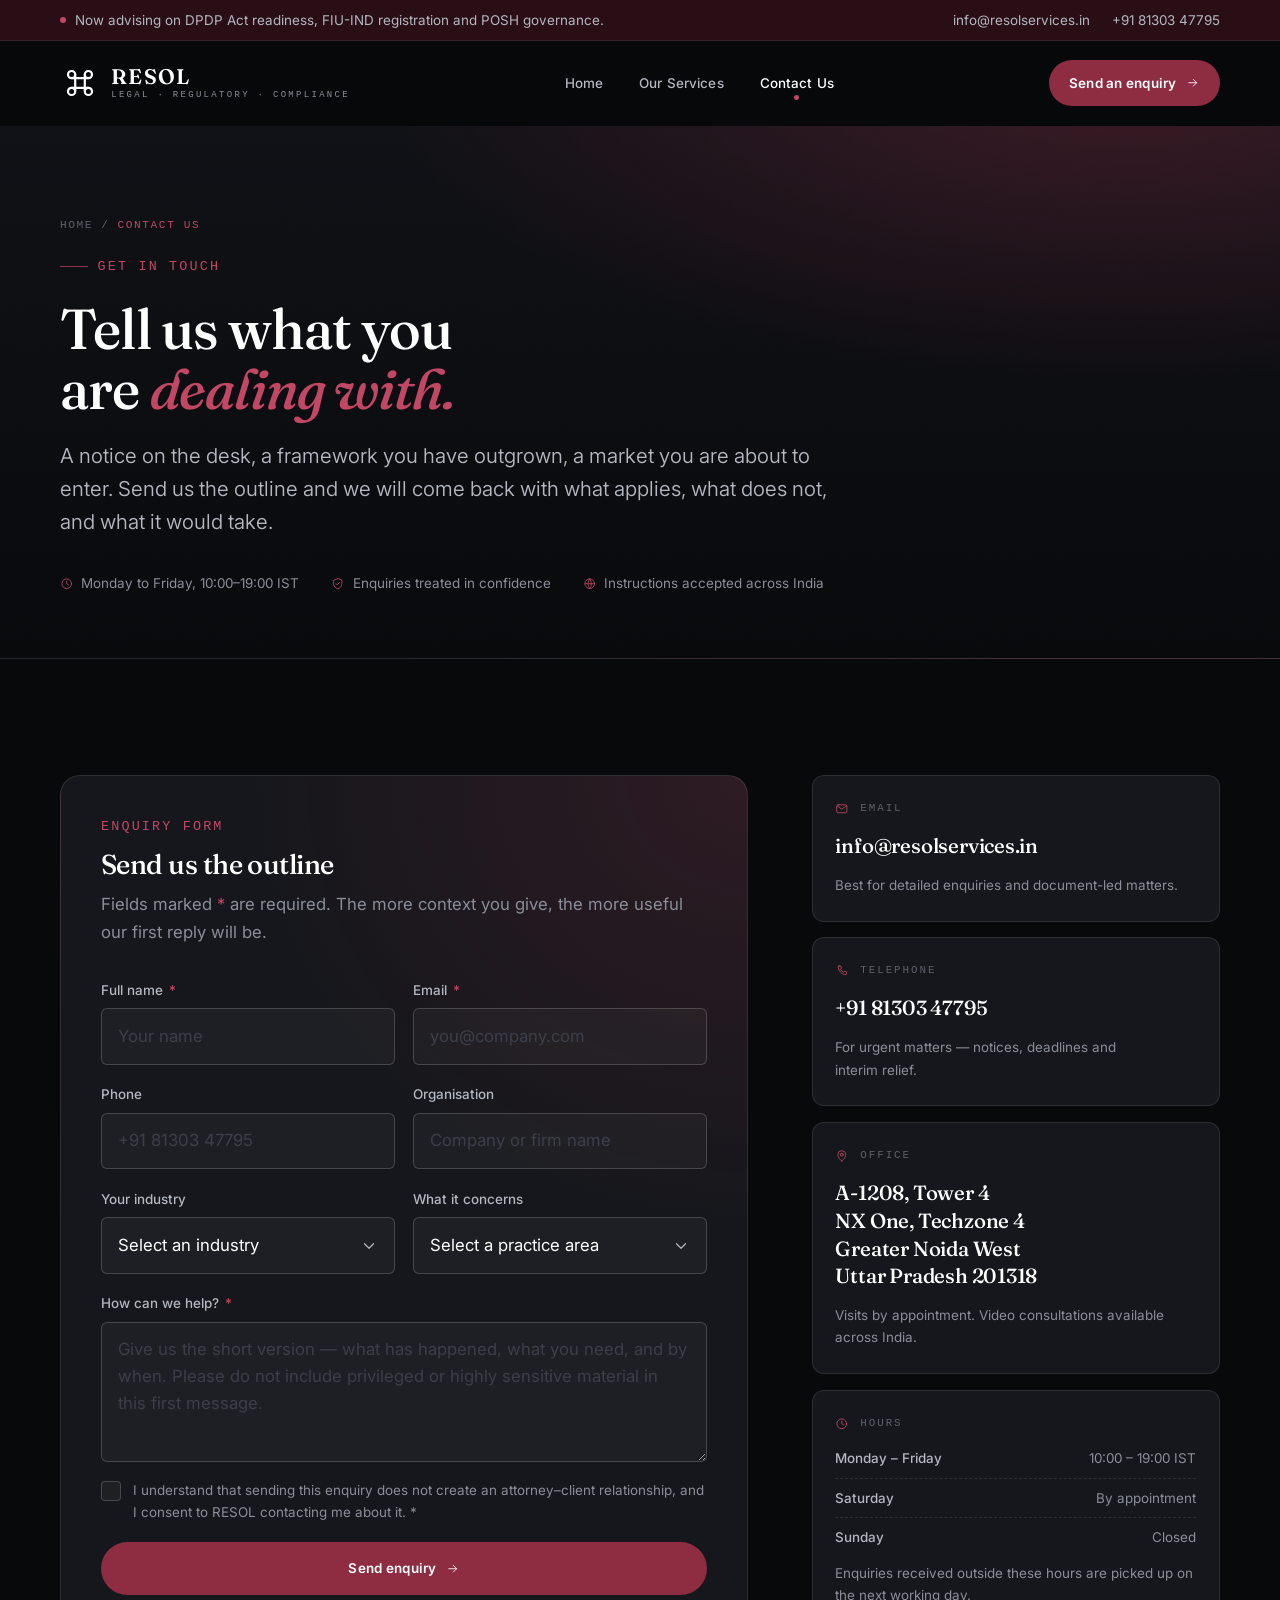
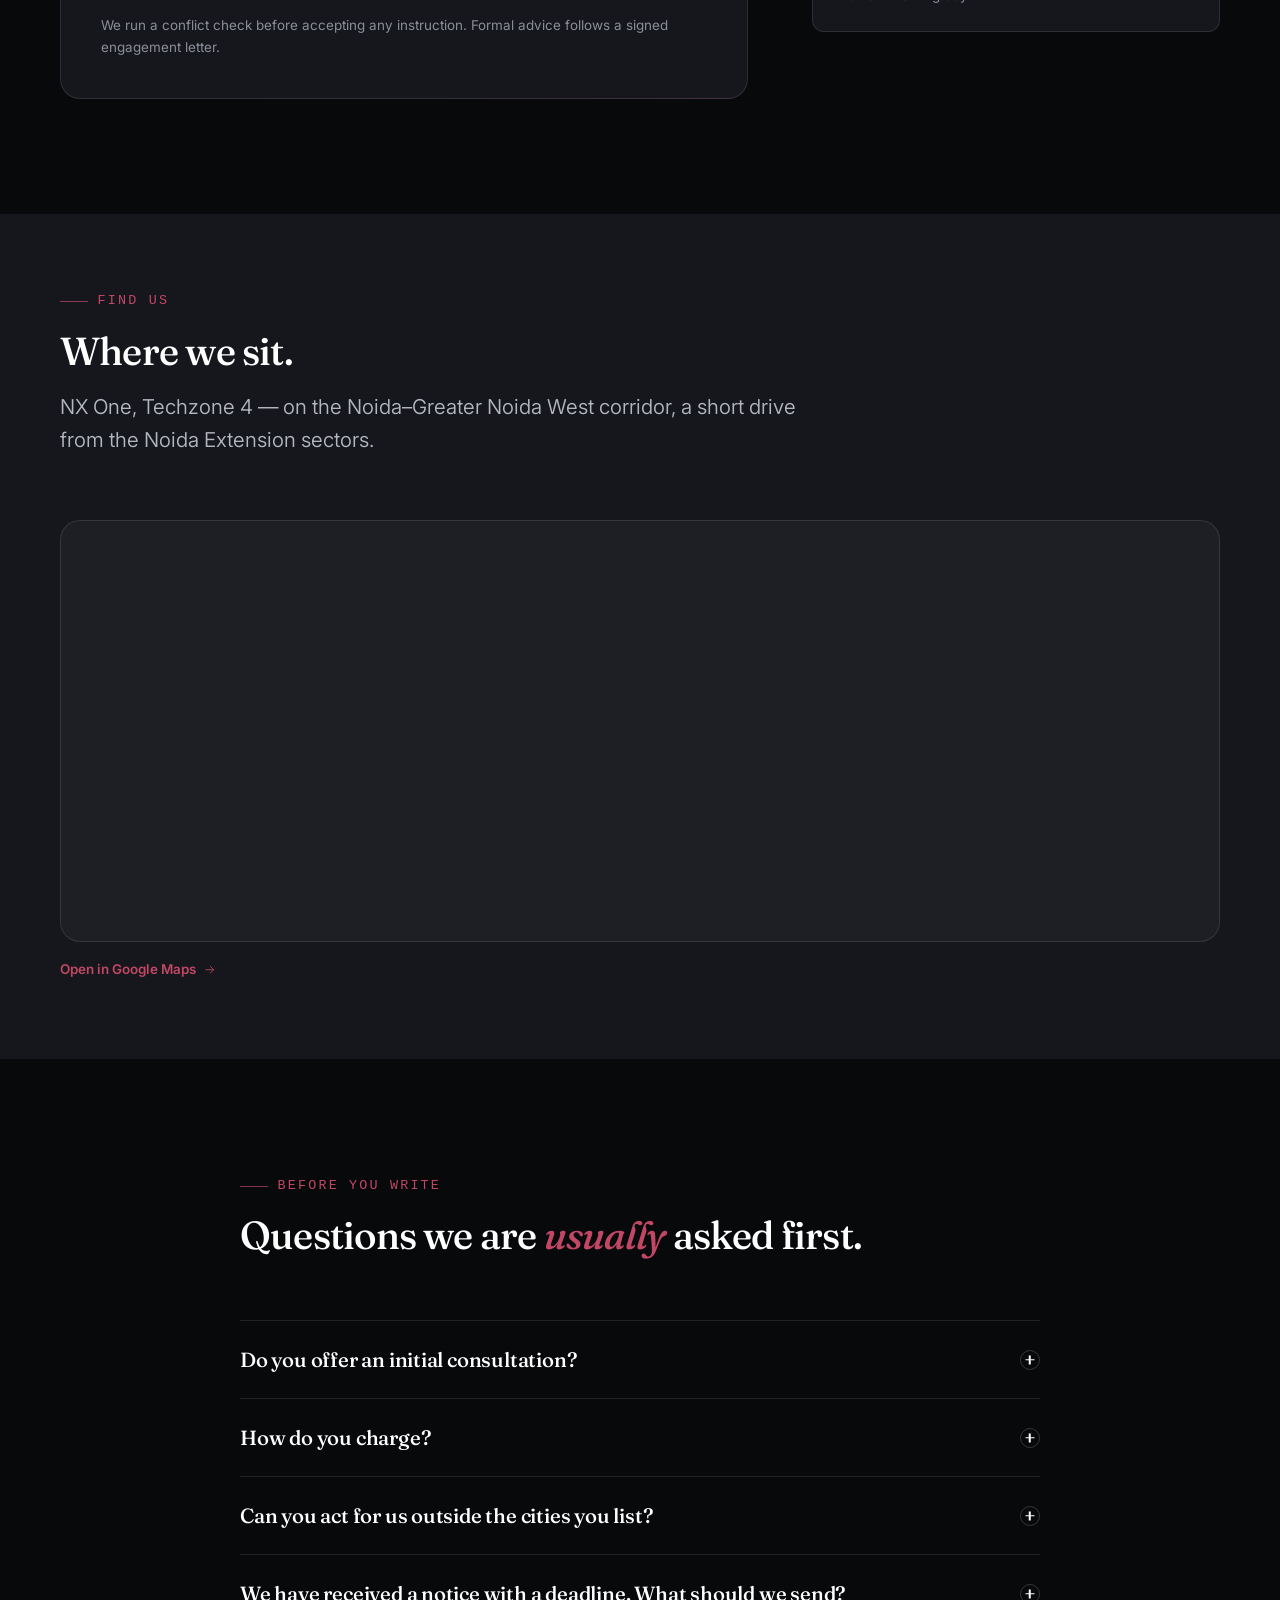
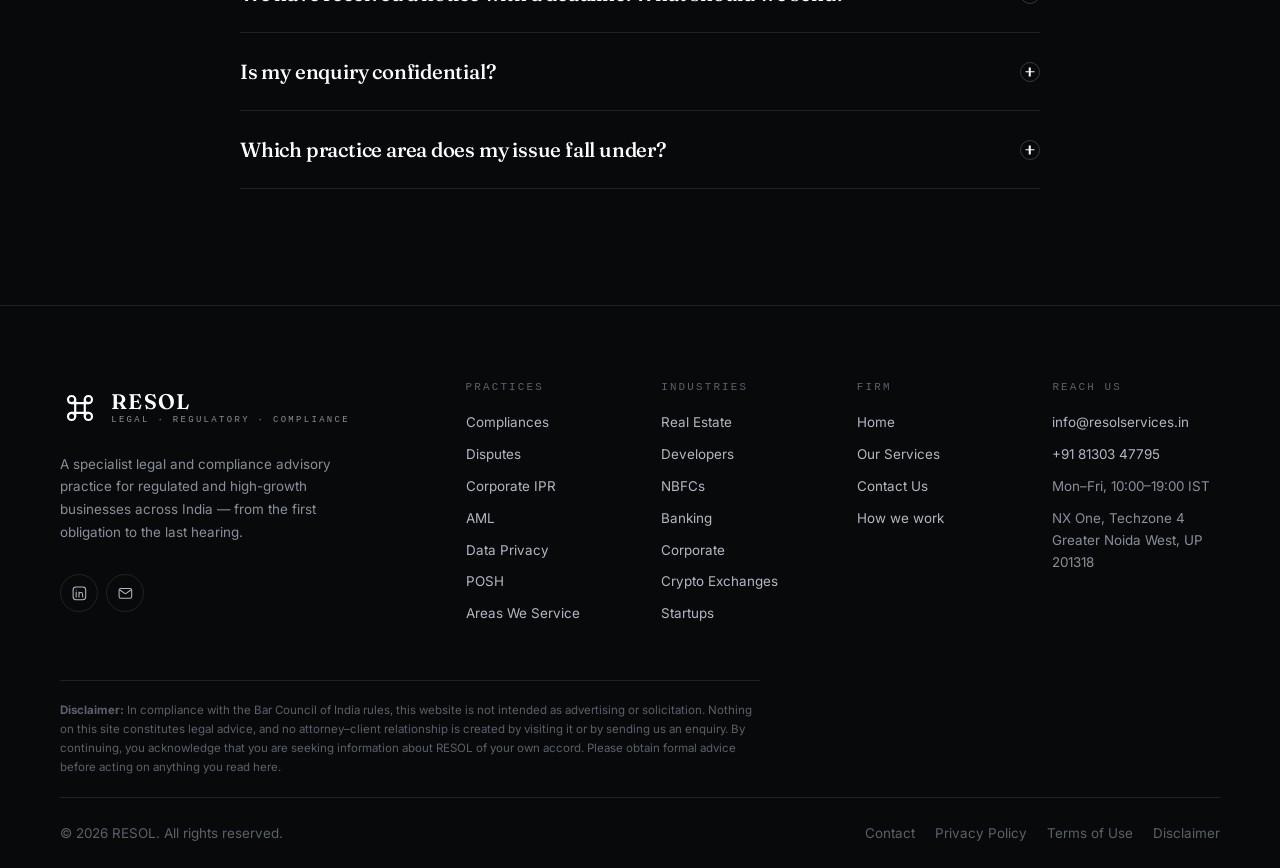
==== commit 1b644e4e: "Add office address and map" ====
--- a/contact.html
+++ b/contact.html
@@ -39,6 +39,14 @@
     "email": "info@resolservices.in",
     "telephone": "+91-81303-47795",
     "sameAs": ["https://www.linkedin.com/company/resol-services/"],
+    "address": {
+      "@type": "PostalAddress",
+      "streetAddress": "A-1208, Tower 4, NX One, Techzone 4",
+      "addressLocality": "Greater Noida West",
+      "addressRegion": "Uttar Pradesh",
+      "postalCode": "201318",
+      "addressCountry": "IN"
+    },
     "areaServed": { "@type": "Country", "name": "India" }
   }
 }
@@ -291,7 +299,12 @@
           <p class="contact-card__note">For urgent matters — notices, deadlines and interim relief.</p>
         </div>
 
-          <!-- Office card removed until the address is confirmed; see git history to restore. -->
+        <div class="contact-card reveal">
+          <p class="contact-card__head"><svg class="icon" aria-hidden="true"><use href="#i-pin"></use></svg> Office</p>
+          <p class="contact-card__value">A-1208, Tower 4<br>NX One, Techzone 4<br>Greater Noida West<br>Uttar Pradesh 201318</p>
+          <p class="contact-card__note">Visits by appointment. Video consultations available across India.</p>
+        </div>
+
 
         <div class="contact-card reveal">
           <p class="contact-card__head"><svg class="icon" aria-hidden="true"><use href="#i-clock"></use></svg> Hours</p>
@@ -308,7 +321,30 @@
   </div>
 </section>
 
-<!-- Map section removed until the address is confirmed; see git history to restore. -->
+<!-- ============================= MAP =============================== -->
+<section class="panel panel--grey section section--tight" id="find-us">
+  <div class="container">
+    <div class="section-head">
+      <span class="kicker reveal">Find us</span>
+      <h2 class="h2 reveal">Where we sit.</h2>
+      <p class="lede reveal">NX One, Techzone 4 — on the Noida&ndash;Greater Noida West corridor, a short drive from the Noida Extension sectors.</p>
+    </div>
+    <div class="map-frame reveal">
+      <iframe
+        src="https://www.google.com/maps?q=A-1208+Tower+4+NX+One+Techzone+4+Greater+Noida+West+Uttar+Pradesh+201318&amp;output=embed"
+        title="Map showing RESOL at A-1208, Tower 4, NX One, Techzone 4, Greater Noida West"
+        loading="lazy"
+        referrerpolicy="no-referrer-when-downgrade"
+        allowfullscreen></iframe>
+    </div>
+    <p class="muted" style="margin-top:1rem;font-size:var(--step--1)">
+      <a class="link" href="https://www.google.com/maps/search/?api=1&amp;query=A-1208+Tower+4+NX+One+Techzone+4+Greater+Noida+West+Uttar+Pradesh+201318" target="_blank" rel="noopener noreferrer">
+        Open in Google Maps
+        <svg class="icon icon--sm" aria-hidden="true"><use href="#i-arrow"></use></svg>
+      </a>
+    </p>
+  </div>
+</section>
 
 <!-- ============================= FAQ =============================== -->
 <section class="panel section">
@@ -430,6 +466,7 @@
             <li><a href="mailto:info@resolservices.in">info@resolservices.in</a></li>
             <li><a href="tel:+918130347795">+91 81303 47795</a></li>
             <li><span class="muted">Mon–Fri, 10:00–19:00 IST</span></li>
+            <li><span class="muted">NX One, Techzone 4<br>Greater Noida West, UP 201318</span></li>
           </ul>
         </div>
       </div>
--- a/assets/css/style.css
+++ b/assets/css/style.css
@@ -1688,10 +1688,21 @@
   display: grid;
   place-items: center;
   text-align: center;
+}
+.map-frame iframe {
+  width: 100%;
+  height: 100%;
+  min-height: 420px;
+  border: 0;
+  display: block;
+  /* Google's map is light; tone it down so it sits in a dark page without glaring */
+  filter: grayscale(.55) contrast(.92) brightness(.88);
+}
+.map-frame__placeholder {
+  display: grid; gap: .75rem; place-items: center;
   padding: 2rem;
-}
-.map-frame iframe { width: 100%; height: 100%; min-height: 380px; border: 0; filter: grayscale(1) invert(.92) contrast(.86); }
-.map-frame__placeholder { display: grid; gap: .75rem; place-items: center; color: var(--muted); font-size: var(--step--1); }
+  color: var(--muted); font-size: var(--step--1);
+}
 .map-frame__placeholder .icon { width: 30px; height: 30px; color: var(--maroon-glow); }
 
 /* --------------------------------------------------------------------------
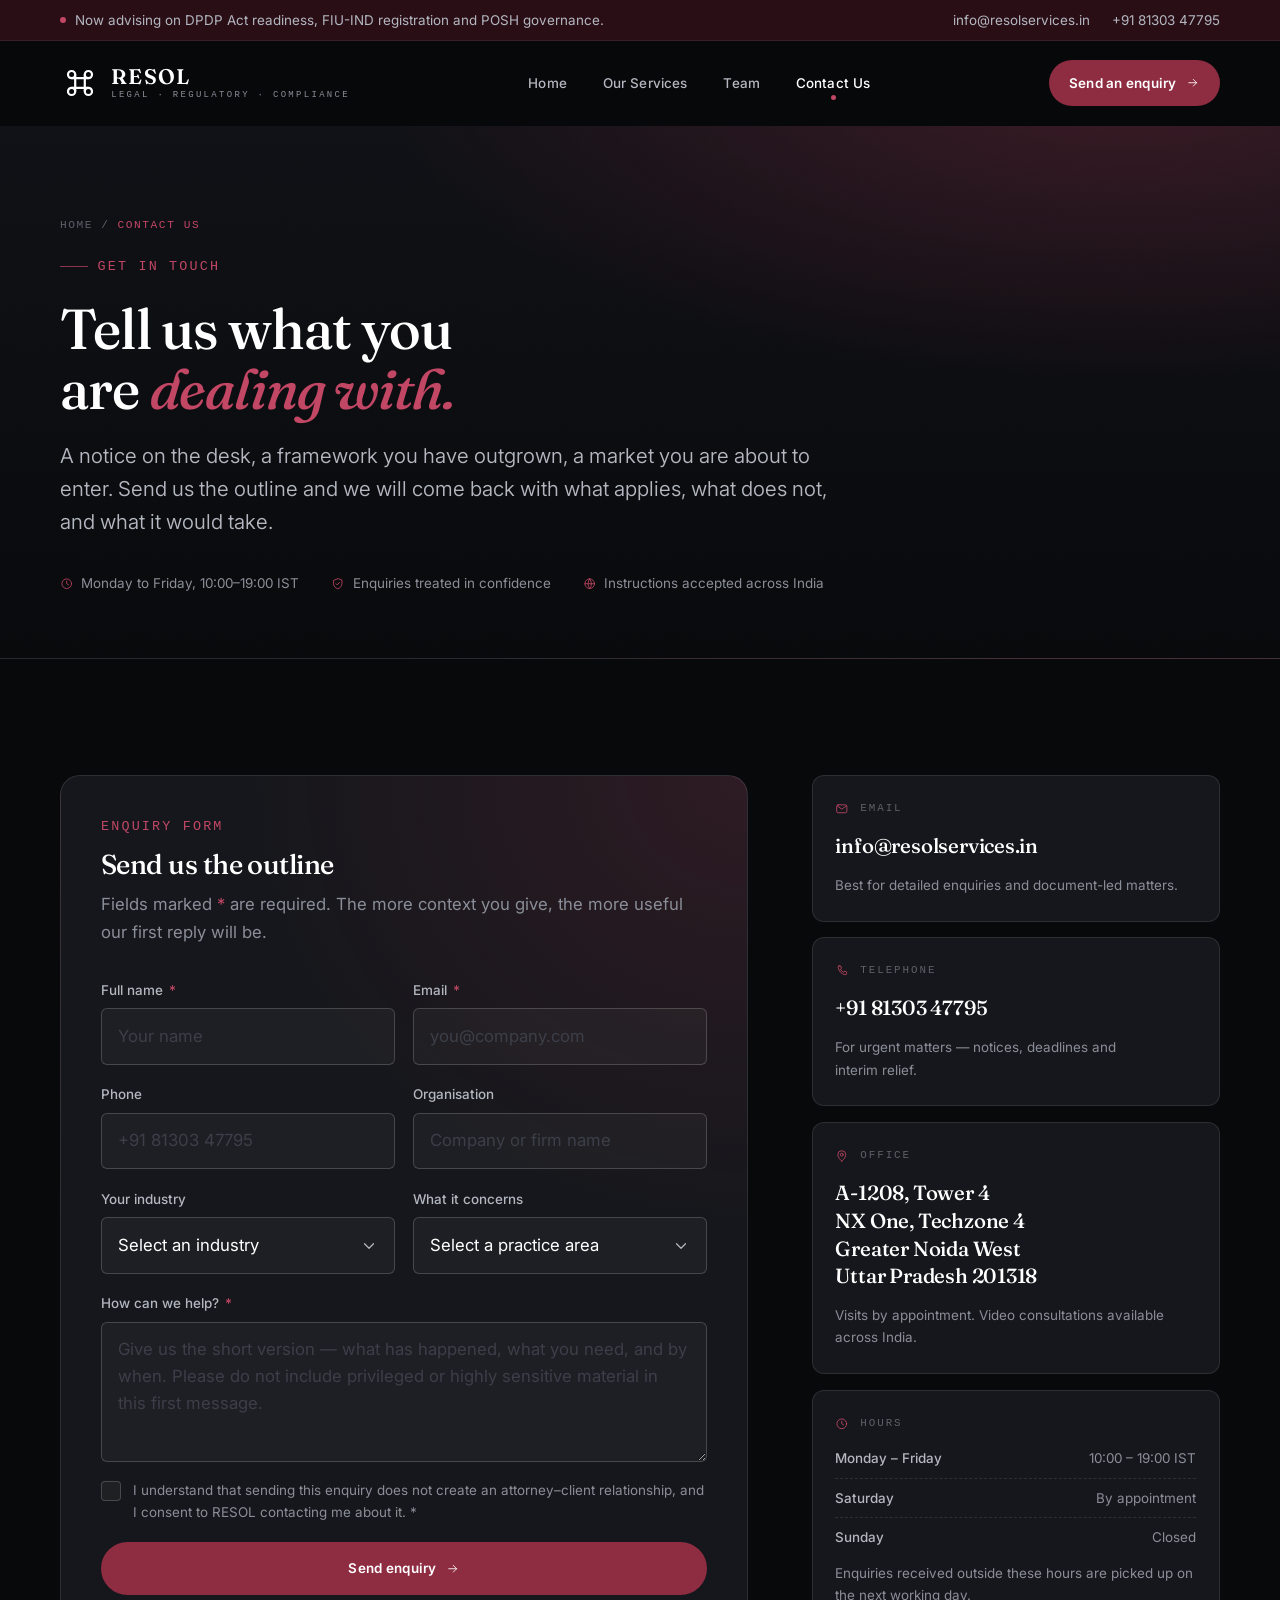
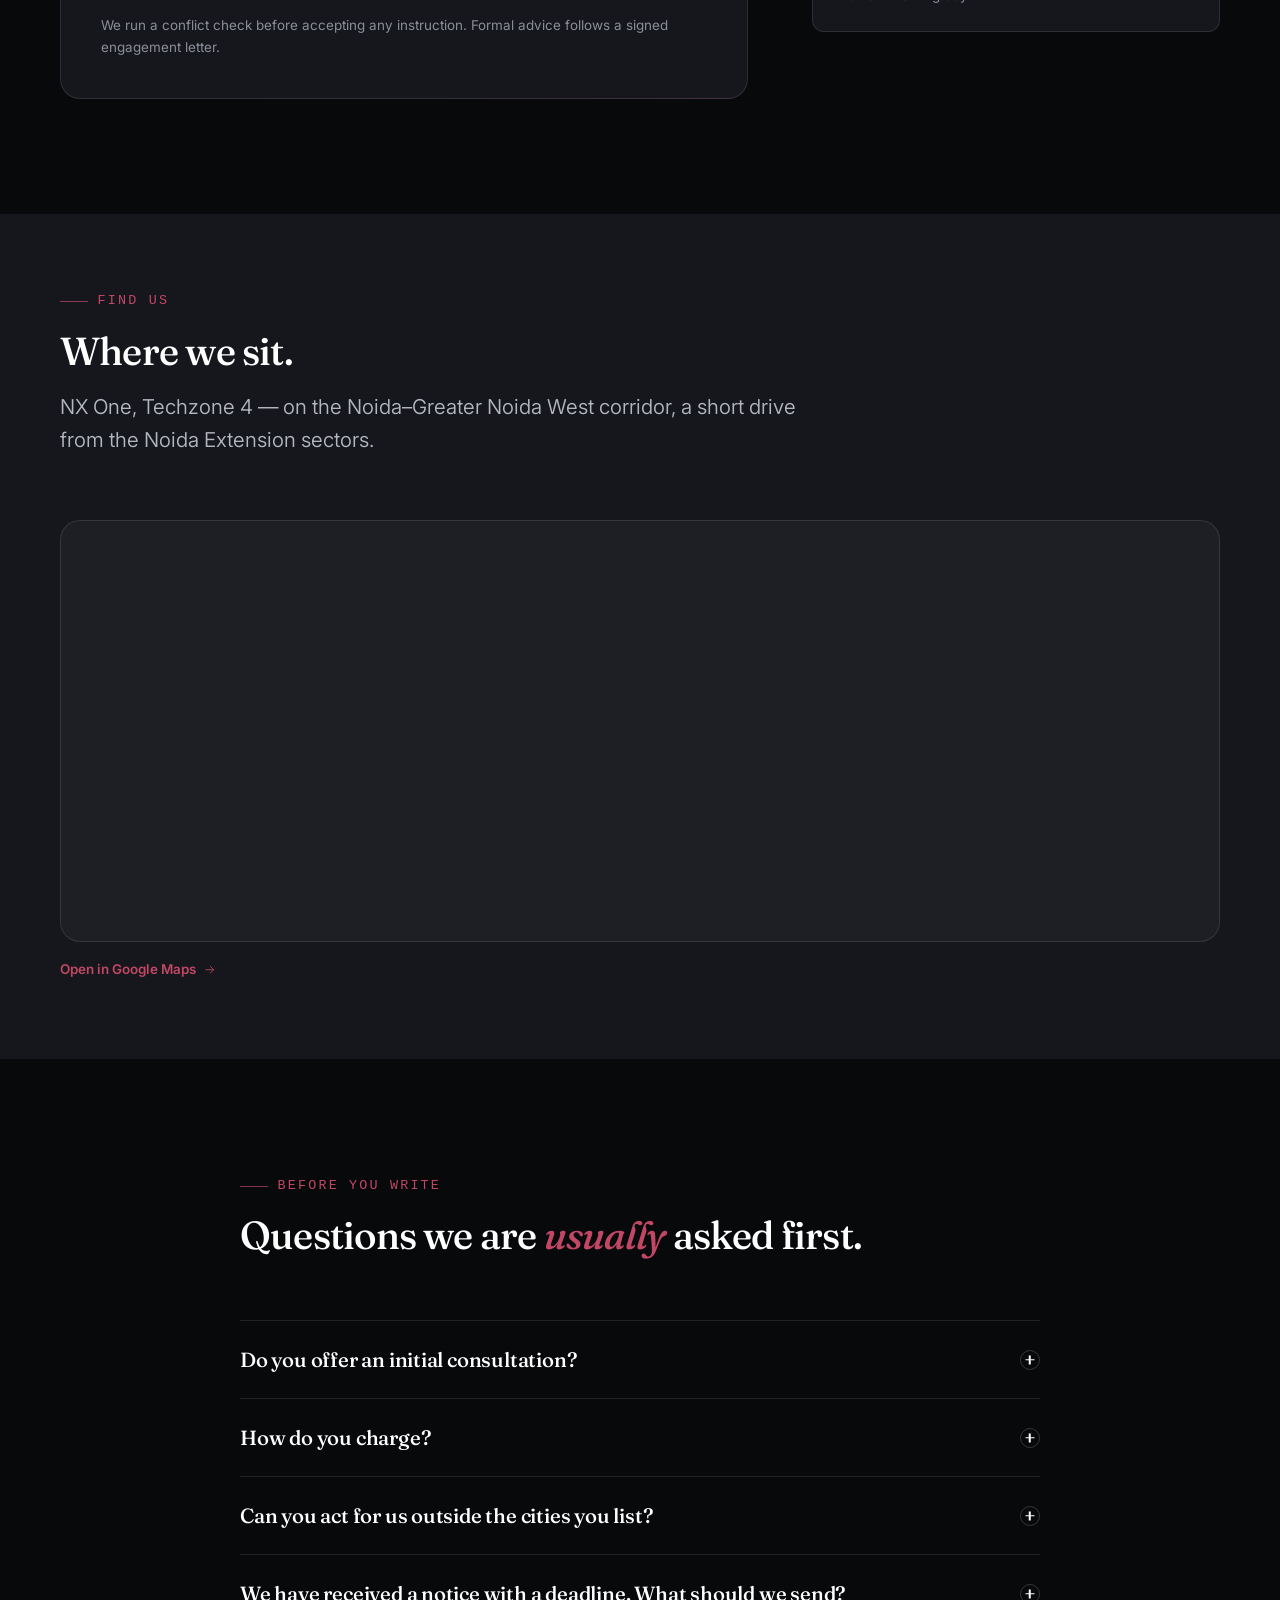
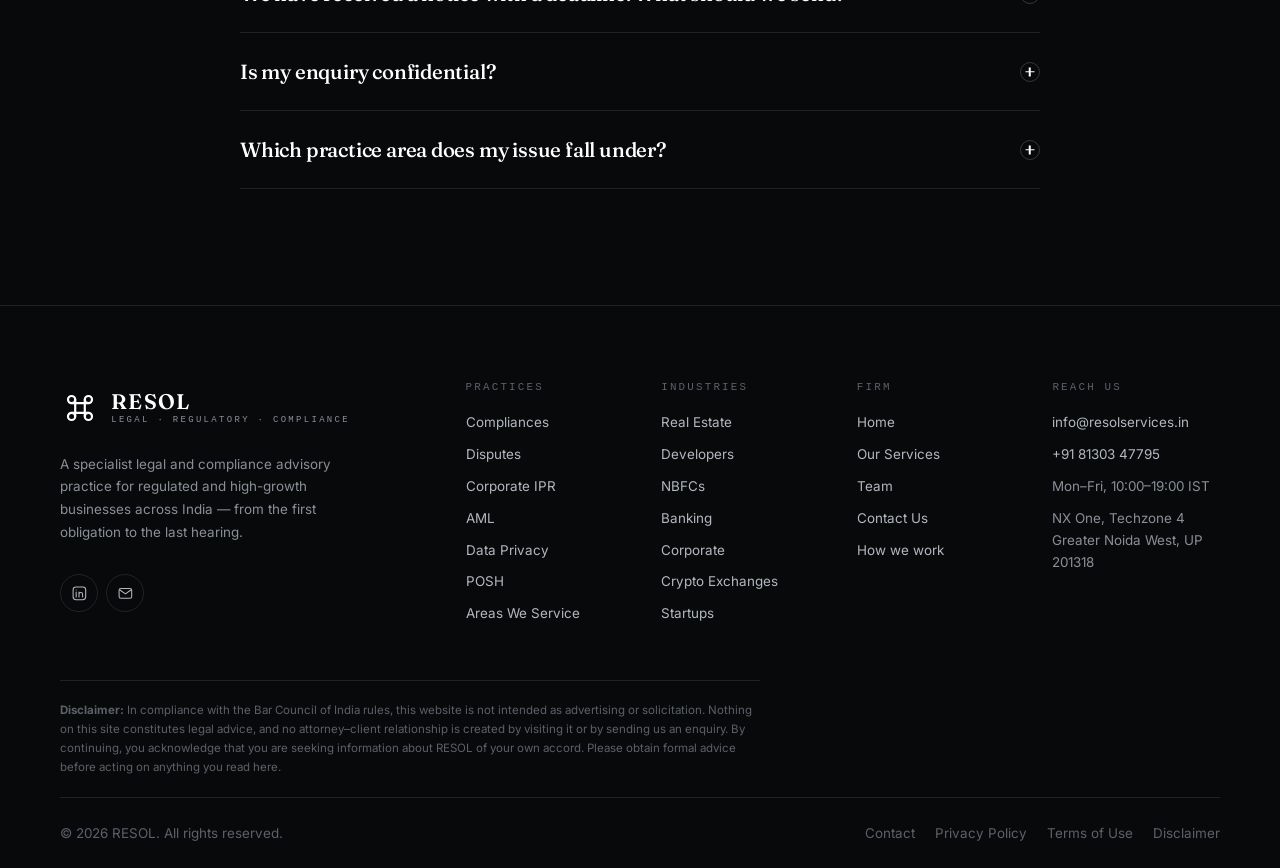
==== commit 5edec286: "Add Meet the Team page" ====
--- a/contact.html
+++ b/contact.html
@@ -115,6 +115,7 @@
       <ul class="nav__list">
         <li><a class="nav__link" href="index.html">Home</a></li>
         <li><a class="nav__link" href="services.html">Our Services</a></li>
+        <li><a class="nav__link" href="team.html">Team</a></li>
         <li><a class="nav__link" href="contact.html" aria-current="page">Contact Us</a></li>
       </ul>
     </nav>
@@ -135,7 +136,8 @@
     <ul class="drawer__list">
       <li><a class="drawer__link" href="index.html"><span>01</span> Home</a></li>
       <li><a class="drawer__link" href="services.html"><span>02</span> Our Services</a></li>
-      <li><a class="drawer__link" href="contact.html"><span>03</span> Contact Us</a></li>
+      <li><a class="drawer__link" href="team.html"><span>03</span> Team</a></li>
+      <li><a class="drawer__link" href="contact.html"><span>04</span> Contact Us</a></li>
     </ul>
   </nav>
   <div class="drawer__foot">
@@ -456,6 +458,7 @@
           <ul class="footer__list">
             <li><a href="index.html">Home</a></li>
             <li><a href="services.html">Our Services</a></li>
+            <li><a href="team.html">Team</a></li>
             <li><a href="contact.html">Contact Us</a></li>
             <li><a href="index.html#process">How we work</a></li>
           </ul>
--- a/assets/css/style.css
+++ b/assets/css/style.css
@@ -1870,3 +1870,121 @@
   letter-spacing: .08em;
   color: var(--muted);
 }
+
+/* --------------------------------------------------------------------------
+   24. Team
+   -------------------------------------------------------------------------- */
+
+/* The supplied portraits have mismatched backgrounds — two grey studio shots
+   and one taken outdoors. A light, consistent desaturation plus a scrim pulls
+   them into one set; hover restores full colour. */
+.portrait {
+  position: relative;
+  aspect-ratio: 4 / 5;
+  overflow: hidden;
+  border-radius: var(--r-md);
+  background: var(--bg-3);
+  flex-shrink: 0;
+}
+.portrait img {
+  width: 100%;
+  height: 100%;
+  object-fit: cover;
+  object-position: 50% 18%;
+  filter: grayscale(.42) contrast(1.02) brightness(.95);
+  transition: filter .6s var(--ease), transform .8s var(--ease-out);
+}
+.portrait::after {
+  content: "";
+  position: absolute;
+  inset: 0;
+  background: linear-gradient(180deg, transparent 45%, rgba(8, 9, 11, .55) 100%);
+  pointer-events: none;
+}
+
+/* Stand-in for a portrait we do not have yet */
+.portrait--initials {
+  display: grid;
+  place-items: center;
+  background:
+    radial-gradient(90% 80% at 50% 10%, rgba(142, 44, 66, .4), transparent 62%),
+    linear-gradient(160deg, var(--grey-800), var(--black));
+  border: 1px solid var(--line);
+}
+.portrait--initials span {
+  font-family: var(--font-display);
+  font-size: clamp(2.6rem, 7vw, 4rem);
+  font-weight: 500;
+  letter-spacing: .06em;
+  color: rgba(255, 255, 255, .22);
+}
+
+.person {
+  display: grid;
+  gap: 1.15rem;
+  align-content: start;
+}
+.person:hover .portrait img { filter: grayscale(0) contrast(1) brightness(1); transform: scale(1.03); }
+
+.person__name {
+  font-size: var(--step-2);
+  margin-bottom: .15rem;
+}
+.person__role {
+  font-family: var(--font-mono);
+  font-size: var(--step--1);
+  letter-spacing: .14em;
+  text-transform: uppercase;
+  color: var(--accent-2);
+}
+.person__bio {
+  color: var(--fg-soft);
+  font-size: var(--step-0);
+}
+.person__links {
+  display: flex;
+  flex-wrap: wrap;
+  gap: .5rem;
+  margin-top: .2rem;
+}
+.person__link {
+  display: inline-flex;
+  align-items: center;
+  gap: .45rem;
+  padding: .45rem .85rem;
+  border-radius: 999px;
+  border: 1px solid var(--line-2);
+  font-size: var(--step--1);
+  color: var(--fg-soft);
+  transition: border-color .3s var(--ease), color .3s var(--ease), background-color .3s var(--ease);
+}
+.person__link:hover {
+  border-color: var(--accent);
+  color: var(--white);
+  background: rgba(142, 44, 66, .18);
+}
+.person__link .icon { color: var(--accent-2); }
+
+/* The partner gets a wider, two-column treatment */
+.person--lead {
+  display: grid;
+  gap: clamp(1.5rem, 4vw, 3rem);
+  padding-bottom: clamp(2.5rem, 5vw, 4rem);
+  margin-bottom: clamp(2.5rem, 5vw, 4rem);
+  border-bottom: 1px solid var(--line);
+}
+.person--lead .person__name { font-size: var(--step-3); }
+.person--lead .person__bio { max-width: 60ch; }
+
+.team-grid {
+  display: grid;
+  gap: clamp(2rem, 4vw, 2.75rem);
+  grid-template-columns: repeat(auto-fit, minmax(min(100%, 260px), 1fr));
+}
+
+@media (min-width: 860px) {
+  .person--lead { grid-template-columns: minmax(0, 300px) minmax(0, 1fr); align-items: start; }
+}
+@media (min-width: 1024px) {
+  .person--lead { grid-template-columns: minmax(0, 340px) minmax(0, 1fr); gap: 3.5rem; }
+}
